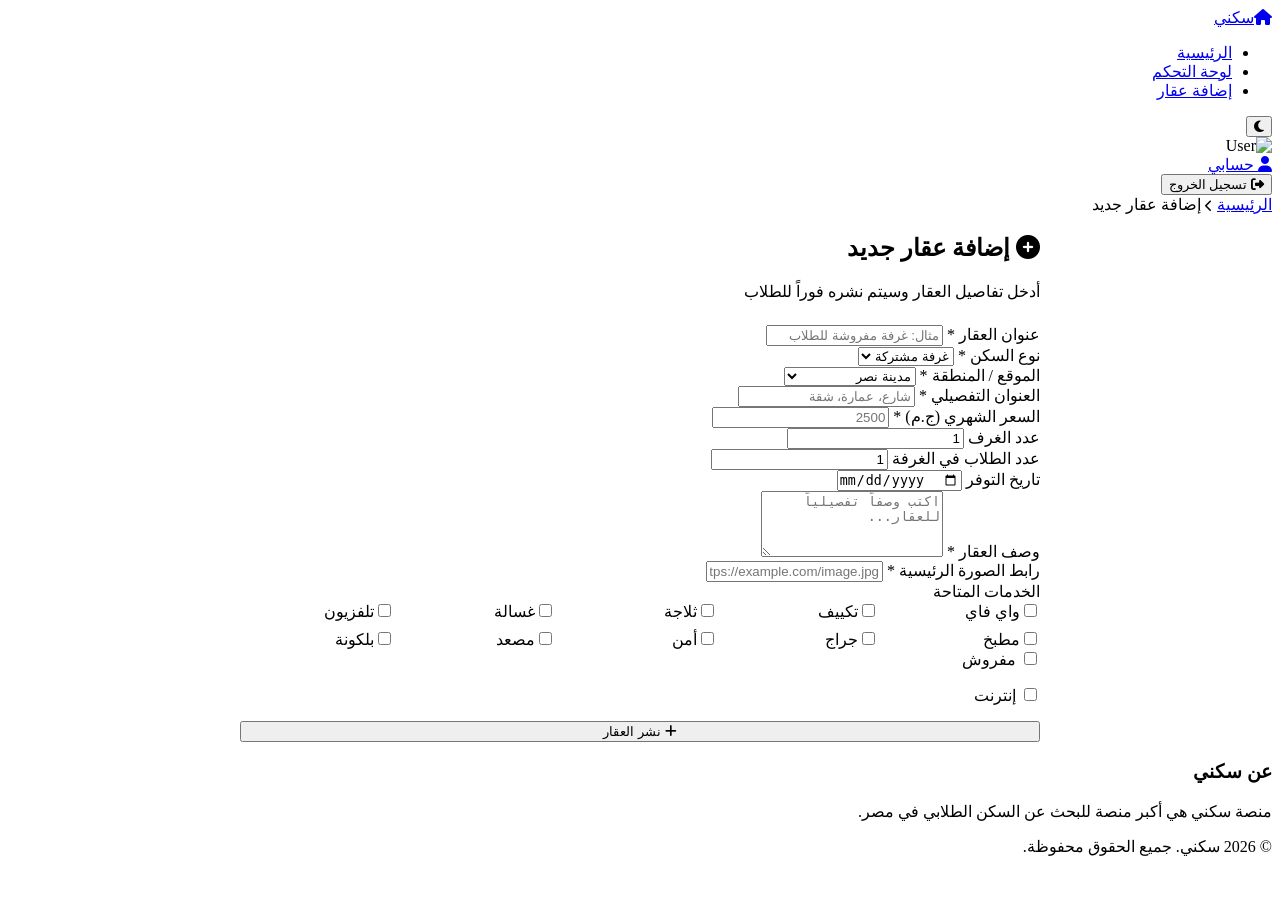
==== add-property.html @ b6834cc3 "Add files via upload" ====
<!DOCTYPE html>
<html lang="ar" dir="rtl">
<head>
  <meta charset="UTF-8">
  <meta name="viewport" content="width=device-width, initial-scale=1.0">
  <title>إضافة عقار | سكني</title>
  <link rel="stylesheet" href="css/style.css">
  <link rel="stylesheet" href="https://cdnjs.cloudflare.com/ajax/libs/font-awesome/6.4.0/css/all.min.css">
</head>
<body>
  <div class="toast-container" id="toastContainer"></div>

  <header class="header">
    <div class="header-container">
      <a href="index.html" class="logo"><i class="fas fa-home"></i><span>سكني</span></a>
      <nav>
        <ul class="nav-links">
          <li><a href="index.html">الرئيسية</a></li>
          <li><a href="dashboard.html">لوحة التحكم</a></li>
          <li><a href="add-property.html" class="active">إضافة عقار</a></li>
        </ul>
      </nav>
      <div class="header-actions">
        <button class="icon-btn theme-toggle" id="themeToggle"><i class="fas fa-moon"></i></button>
        <div class="user-menu" id="userMenu">
          <img src="" alt="User" class="user-avatar" id="userAvatar">
          <div class="dropdown" id="userDropdown">
            <a href="dashboard.html" class="dropdown-item"><i class="fas fa-user"></i> حسابي</a>
            <div class="dropdown-divider"></div>
            <button class="dropdown-item" onclick="logout()"><i class="fas fa-sign-out-alt"></i> تسجيل الخروج</button>
          </div>
        </div>
      </div>
    </div>
  </header>

  <main class="property-detail">
    <div class="breadcrumb">
      <a href="index.html">الرئيسية</a>
      <i class="fas fa-chevron-left" style="font-size: 0.75rem;"></i>
      <span>إضافة عقار جديد</span>
    </div>

    <div style="max-width: 800px; margin: 0 auto;">
      <div class="detail-section">
        <h2><i class="fas fa-plus-circle"></i> إضافة عقار جديد</h2>
        <p style="color: var(--gray-500); margin-bottom: 1.5rem;">أدخل تفاصيل العقار وسيتم نشره فوراً للطلاب</p>

        <form id="addPropertyForm" onsubmit="submitProperty(event)">
          <div class="form-row">
            <div class="form-group">
              <label>عنوان العقار *</label>
              <input type="text" class="form-input" id="propTitle" required placeholder="مثال: غرفة مفروشة للطلاب">
            </div>
            <div class="form-group">
              <label>نوع السكن *</label>
              <select class="form-select" id="propType" required>
                <option value="shared_room">غرفة مشتركة</option>
                <option value="private_room">غرفة خاصة</option>
                <option value="studio">استوديو</option>
                <option value="apartment">شقة</option>
              </select>
            </div>
          </div>

          <div class="form-row">
            <div class="form-group">
              <label>الموقع / المنطقة *</label>
              <select class="form-select" id="propLocation" required>
                <option value="مدينة نصر">مدينة نصر</option>
                <option value="المعادي">المعادي</option>
                <option value="الحي العاشر">الحي العاشر</option>
                <option value="مصر الجديدة">مصر الجديدة</option>
                <option value="الدقي">الدقي</option>
                <option value="المهندسين">المهندسين</option>
                <option value="القاهرة الجديدة">القاهرة الجديدة</option>
                <option value="6 أكتوبر">6 أكتوبر</option>
                <option value="الشيخ زايد">الشيخ زايد</option>
                <option value="المقطم">المقطم</option>
                <option value="الإسكندرية - سموحة">الإسكندرية - سموحة</option>
                <option value="الإسكندرية - العجمي">الإسكندرية - العجمي</option>
                <option value="طنطا">طنطا</option>
                <option value="المنصورة">المنصورة</option>
                <option value="الزقازيق">الزقازيق</option>
                <option value="بنها">بنها</option>
                <option value="أسيوط">أسيوط</option>
                <option value="سوهاج">سوهاج</option>
              </select>
            </div>
            <div class="form-group">
              <label>العنوان التفصيلي *</label>
              <input type="text" class="form-input" id="propAddress" required placeholder="شارع، عمارة، شقة">
            </div>
          </div>

          <div class="form-row">
            <div class="form-group">
              <label>السعر الشهري (ج.م) *</label>
              <input type="number" class="form-input" id="propPrice" required min="500" placeholder="2500">
            </div>
            <div class="form-group">
              <label>عدد الغرف</label>
              <input type="number" class="form-input" id="propRooms" min="1" value="1">
            </div>
          </div>

          <div class="form-row">
            <div class="form-group">
              <label>عدد الطلاب في الغرفة</label>
              <input type="number" class="form-input" id="propStudents" min="1" value="1">
            </div>
            <div class="form-group">
              <label>تاريخ التوفر</label>
              <input type="date" class="form-input" id="propAvailable">
            </div>
          </div>

          <div class="form-group">
            <label>وصف العقار *</label>
            <textarea class="form-input" id="propDescription" rows="4" required placeholder="اكتب وصفاً تفصيلياً للعقار..."></textarea>
          </div>

          <div class="form-group">
            <label>رابط الصورة الرئيسية *</label>
            <input type="url" class="form-input" id="propImage" required placeholder="https://example.com/image.jpg">
          </div>

          <div class="form-group">
            <label>الخدمات المتاحة</label>
            <div class="checkbox-group" style="display: grid; grid-template-columns: repeat(auto-fill, minmax(150px, 1fr)); gap: 0.5rem;">
              <label class="checkbox-item"><input type="checkbox" id="am_wifi" value="wifi"><span>واي فاي</span></label>
              <label class="checkbox-item"><input type="checkbox" id="am_ac" value="ac"><span>تكييف</span></label>
              <label class="checkbox-item"><input type="checkbox" id="am_fridge" value="fridge"><span>ثلاجة</span></label>
              <label class="checkbox-item"><input type="checkbox" id="am_washing" value="washing"><span>غسالة</span></label>
              <label class="checkbox-item"><input type="checkbox" id="am_tv" value="tv"><span>تلفزيون</span></label>
              <label class="checkbox-item"><input type="checkbox" id="am_kitchen" value="kitchen"><span>مطبخ</span></label>
              <label class="checkbox-item"><input type="checkbox" id="am_parking" value="parking"><span>جراج</span></label>
              <label class="checkbox-item"><input type="checkbox" id="am_security" value="security"><span>أمن</span></label>
              <label class="checkbox-item"><input type="checkbox" id="am_elevator" value="elevator"><span>مصعد</span></label>
              <label class="checkbox-item"><input type="checkbox" id="am_balcony" value="balcony"><span>بلكونة</span></label>
            </div>
          </div>

          <div class="form-row">
            <div class="form-check" style="margin-bottom: 1rem;">
              <input type="checkbox" id="propFurnished">
              <label for="propFurnished">مفروش</label>
            </div>
            <div class="form-check" style="margin-bottom: 1rem;">
              <input type="checkbox" id="propInternet">
              <label for="propInternet">إنترنت</label>
            </div>
          </div>

          <button type="submit" class="btn btn-primary btn-lg" style="width: 100%;">
            <i class="fas fa-plus"></i> نشر العقار
          </button>
        </form>
      </div>
    </div>
  </main>

  <footer class="footer">
    <div class="footer-container">
      <div class="footer-section"><h3>عن سكني</h3><p>منصة سكني هي أكبر منصة للبحث عن السكن الطلابي في مصر.</p></div>
    </div>
    <div class="footer-bottom"><p>© 2026 سكني. جميع الحقوق محفوظة.</p></div>
  </footer>

  <script src="js/db.js"></script>
  <script>
    let currentUser = null;

    document.addEventListener('DOMContentLoaded', async () => {
      await seedDatabase();
      currentUser = getCurrentUser();
      if (!currentUser || currentUser.role !== 'owner') {
        window.location.href = currentUser ? 'index.html' : 'auth.html';
        return;
      }
      document.getElementById('userAvatar').src = currentUser.avatar;
      document.getElementById('propAvailable').value = new Date().toISOString().split('T')[0];
      setupTheme();
    });

    document.getElementById('userAvatar')?.addEventListener('click', (e) => {
      e.stopPropagation();
      document.getElementById('userDropdown').classList.toggle('show');
    });
    document.addEventListener('click', () => document.getElementById('userDropdown')?.classList.remove('show'));

    async function submitProperty(e) {
      e.preventDefault();

      const typeMap = {
        'shared_room': 'غرفة مشتركة',
        'private_room': 'غرفة خاصة',
        'studio': 'استوديو',
        'apartment': 'شقة'
      };

      const amenitiesList = [
        {id: 'wifi', name: 'واي فاي', icon: 'fa-wifi'},
        {id: 'ac', name: 'تكييف', icon: 'fa-snowflake'},
        {id: 'fridge', name: 'ثلاجة', icon: 'fa-box'},
        {id: 'washing', name: 'غسالة', icon: 'fa-soap'},
        {id: 'tv', name: 'تلفزيون', icon: 'fa-tv'},
        {id: 'kitchen', name: 'مطبخ', icon: 'fa-utensils'},
        {id: 'parking', name: 'جراج', icon: 'fa-car'},
        {id: 'security', name: 'أمن', icon: 'fa-shield-alt'},
        {id: 'elevator', name: 'مصعد', icon: 'fa-arrow-up'},
        {id: 'balcony', name: 'بلكونة', icon: 'fa-sun'}
      ];

      const selectedAmenities = [];
      amenitiesList.forEach(a => {
        if (document.getElementById('am_' + a.id)?.checked) selectedAmenities.push(a);
      });

      const propId = 'prop_' + Date.now();
      const property = {
        id: propId,
        title: document.getElementById('propTitle').value,
        type: document.getElementById('propType').value,
        typeName: typeMap[document.getElementById('propType').value],
        price: parseInt(document.getElementById('propPrice').value),
        location: document.getElementById('propLocation').value,
        area: document.getElementById('propLocation').value,
        address: document.getElementById('propAddress').value,
        rooms: parseInt(document.getElementById('propRooms').value) || 1,
        studentsPerRoom: parseInt(document.getElementById('propStudents').value) || 1,
        internet: document.getElementById('propInternet').checked,
        furnished: document.getElementById('propFurnished').checked,
        ac: document.getElementById('am_ac')?.checked || false,
        images: [document.getElementById('propImage').value],
        ownerId: currentUser.id,
        ownerName: currentUser.name,
        ownerPhone: currentUser.phone,
        ownerAvatar: currentUser.avatar,
        rating: 0,
        reviewsCount: 0,
        description: document.getElementById('propDescription').value,
        amenities: selectedAmenities,
        availableFrom: document.getElementById('propAvailable').value,
        availableTo: new Date(Date.now() + 31536000000).toISOString().split('T')[0],
        status: 'active',
        createdAt: new Date().toISOString(),
        views: 0,
        coordinates: {lat: 30.0 + Math.random() * 2, lng: 31.0 + Math.random() * 2}
      };

      await add('properties', property);
      showToast('تم نشر العقار بنجاح! 🎉', 'success');
      setTimeout(() => window.location.href = 'property.html?id=' + propId, 1500);
    }

    function setupTheme() {
      const saved = localStorage.getItem('theme');
      if (saved === 'dark') {
        document.documentElement.setAttribute('data-theme', 'dark');
        document.getElementById('themeToggle').innerHTML = '<i class="fas fa-sun"></i>';
      }
      document.getElementById('themeToggle').addEventListener('click', () => {
        const isDark = document.documentElement.getAttribute('data-theme') === 'dark';
        if (isDark) {
          document.documentElement.removeAttribute('data-theme');
          localStorage.setItem('theme', 'light');
          document.getElementById('themeToggle').innerHTML = '<i class="fas fa-moon"></i>';
        } else {
          document.documentElement.setAttribute('data-theme', 'dark');
          localStorage.setItem('theme', 'dark');
          document.getElementById('themeToggle').innerHTML = '<i class="fas fa-sun"></i>';
        }
      });
    }

    function showToast(message, type = 'success') {
      const container = document.getElementById('toastContainer');
      const toast = document.createElement('div');
      toast.className = `toast ${type}`;
      const icons = { success: 'fa-check-circle', error: 'fa-times-circle', warning: 'fa-exclamation-circle' };
      toast.innerHTML = `<i class="fas ${icons[type]}"></i><span>${message}</span>`;
      container.appendChild(toast);
      setTimeout(() => { toast.style.opacity = '0'; toast.style.transform = 'translateX(-20px)'; setTimeout(() => toast.remove(), 300); }, 3000);
    }
  </script>
</body>
</html>
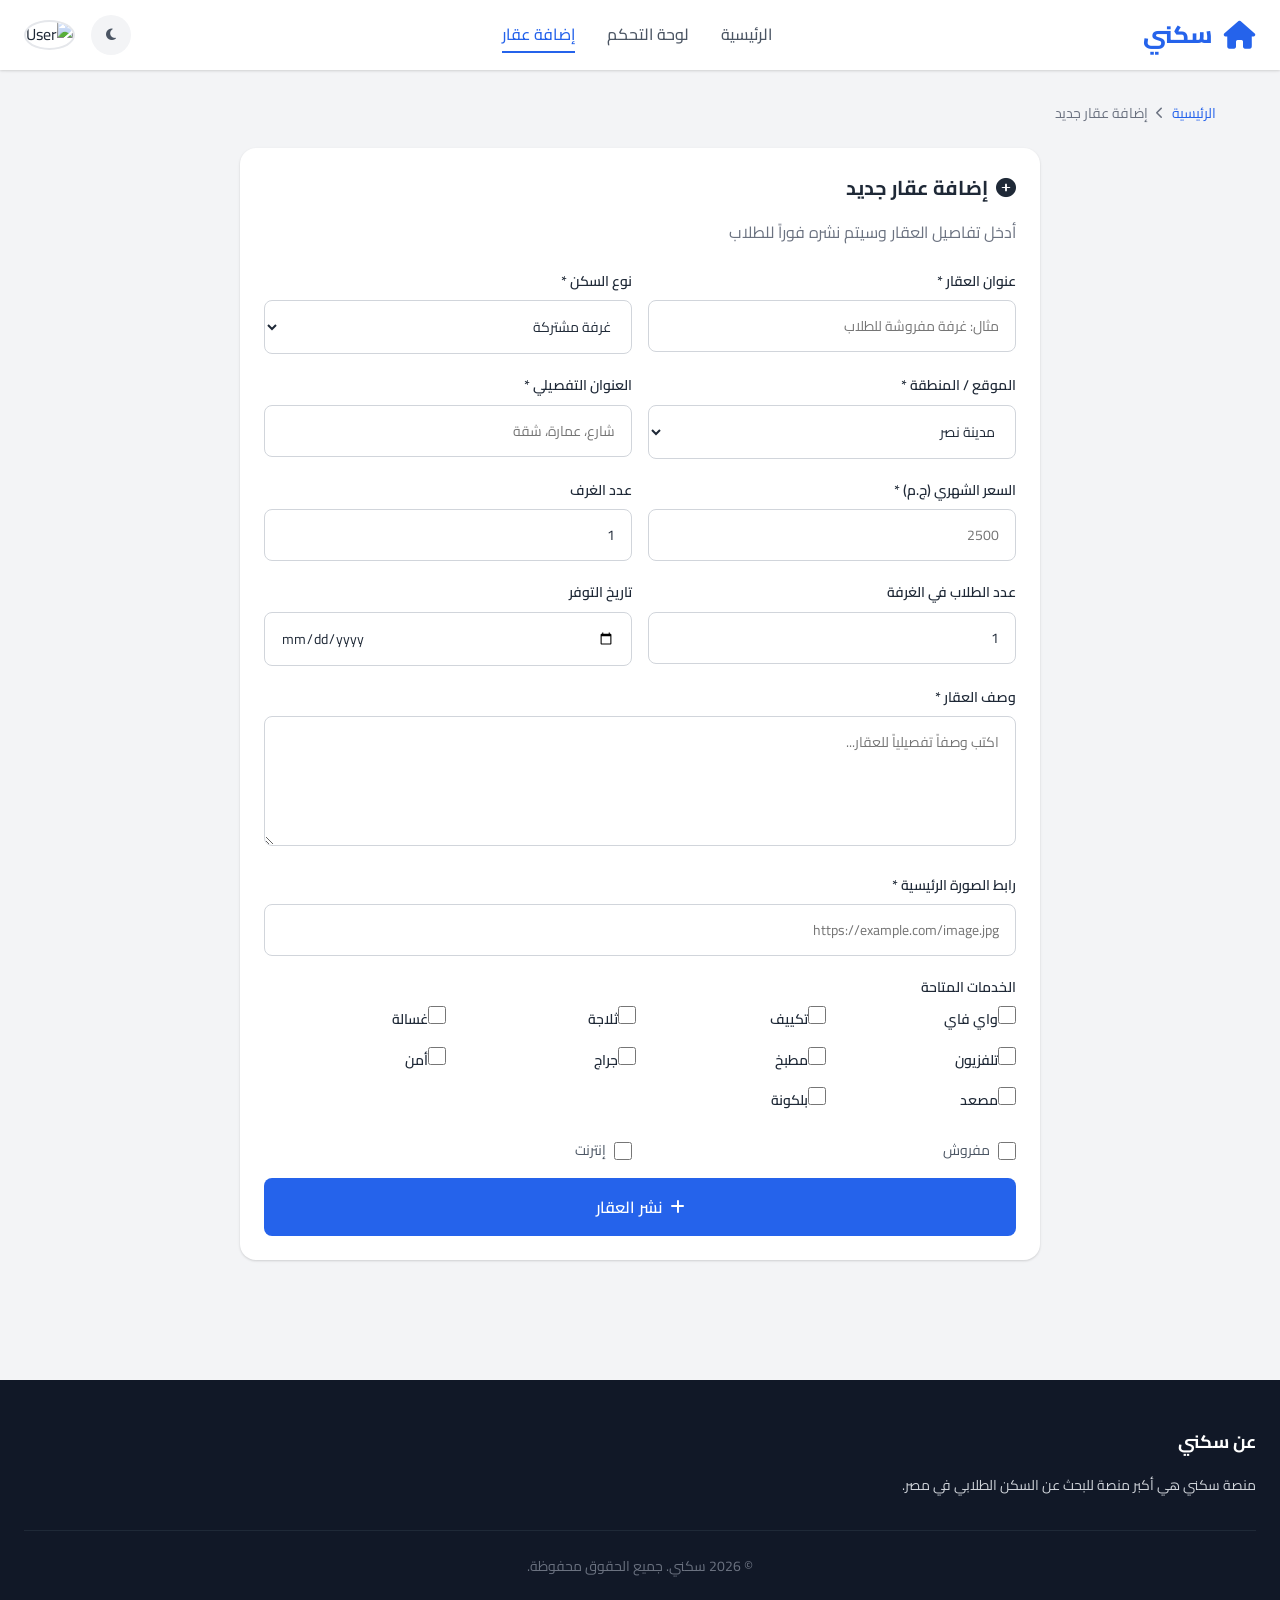
==== commit 17ca332a: "Fix stylesheet link path in add-property.html" ====
--- a/add-property.html
+++ b/add-property.html
@@ -4,7 +4,7 @@
   <meta charset="UTF-8">
   <meta name="viewport" content="width=device-width, initial-scale=1.0">
   <title>إضافة عقار | سكني</title>
-  <link rel="stylesheet" href="css/style.css">
+  <link rel="stylesheet" href="style.css">
   <link rel="stylesheet" href="https://cdnjs.cloudflare.com/ajax/libs/font-awesome/6.4.0/css/all.min.css">
 </head>
 <body>
@@ -285,4 +285,4 @@
     }
   </script>
 </body>
-</html>+</html>
--- a/style.css
+++ b/style.css
@@ -0,0 +1,997 @@
+@import url('https://fonts.googleapis.com/css2?family=Cairo:wght@300;400;500;600;700;800&display=swap');
+
+:root {
+  --primary: #2563eb;
+  --primary-dark: #1d4ed8;
+  --primary-light: #dbeafe;
+  --secondary: #f59e0b;
+  --success: #10b981;
+  --danger: #ef4444;
+  --warning: #f59e0b;
+  --info: #3b82f6;
+  --dark: #1f2937;
+  --light: #f3f4f6;
+  --white: #ffffff;
+  --gray-100: #f3f4f6;
+  --gray-200: #e5e7eb;
+  --gray-300: #d1d5db;
+  --gray-400: #9ca3af;
+  --gray-500: #6b7280;
+  --gray-600: #4b5563;
+  --gray-700: #374151;
+  --gray-800: #1f2937;
+  --gray-900: #111827;
+  --shadow-sm: 0 1px 2px 0 rgba(0, 0, 0, 0.05);
+  --shadow: 0 1px 3px 0 rgba(0, 0, 0, 0.1), 0 1px 2px 0 rgba(0, 0, 0, 0.06);
+  --shadow-md: 0 4px 6px -1px rgba(0, 0, 0, 0.1), 0 2px 4px -1px rgba(0, 0, 0, 0.06);
+  --shadow-lg: 0 10px 15px -3px rgba(0, 0, 0, 0.1), 0 4px 6px -2px rgba(0, 0, 0, 0.05);
+  --shadow-xl: 0 20px 25px -5px rgba(0, 0, 0, 0.1), 0 10px 10px -5px rgba(0, 0, 0, 0.04);
+  --radius-sm: 0.375rem;
+  --radius: 0.5rem;
+  --radius-md: 0.75rem;
+  --radius-lg: 1rem;
+  --radius-xl: 1.5rem;
+  --transition: all 0.3s ease;
+}
+
+[data-theme="dark"] {
+  --primary: #3b82f6;
+  --primary-dark: #2563eb;
+  --primary-light: #1e3a5f;
+  --dark: #f9fafb;
+  --light: #111827;
+  --white: #1f2937;
+  --gray-100: #1f2937;
+  --gray-200: #374151;
+  --gray-300: #4b5563;
+  --gray-400: #6b7280;
+  --gray-500: #9ca3af;
+  --gray-600: #d1d5db;
+  --gray-700: #e5e7eb;
+  --gray-800: #f3f4f6;
+  --gray-900: #f9fafb;
+}
+
+* { margin: 0; padding: 0; box-sizing: border-box; }
+html { scroll-behavior: smooth; }
+
+body {
+  font-family: 'Cairo', sans-serif;
+  background-color: var(--light);
+  color: var(--gray-800);
+  line-height: 1.6;
+  direction: rtl;
+  transition: var(--transition);
+}
+
+::-webkit-scrollbar { width: 8px; }
+::-webkit-scrollbar-track { background: var(--gray-100); }
+::-webkit-scrollbar-thumb { background: var(--gray-400); border-radius: 4px; }
+::-webkit-scrollbar-thumb:hover { background: var(--gray-500); }
+
+.header {
+  background: var(--white);
+  box-shadow: var(--shadow);
+  position: sticky;
+  top: 0;
+  z-index: 1000;
+  transition: var(--transition);
+}
+
+.header-container {
+  max-width: 1400px;
+  margin: 0 auto;
+  padding: 0 1.5rem;
+  display: flex;
+  align-items: center;
+  justify-content: space-between;
+  height: 70px;
+}
+
+.logo {
+  display: flex;
+  align-items: center;
+  gap: 0.75rem;
+  text-decoration: none;
+  color: var(--primary);
+  font-weight: 800;
+  font-size: 1.5rem;
+}
+
+.logo i { font-size: 1.75rem; }
+
+.nav-links {
+  display: flex;
+  gap: 2rem;
+  list-style: none;
+}
+
+.nav-links a {
+  text-decoration: none;
+  color: var(--gray-600);
+  font-weight: 500;
+  transition: var(--transition);
+  position: relative;
+}
+
+.nav-links a:hover, .nav-links a.active { color: var(--primary); }
+
+.nav-links a::after {
+  content: '';
+  position: absolute;
+  bottom: -4px;
+  right: 0;
+  width: 0;
+  height: 2px;
+  background: var(--primary);
+  transition: var(--transition);
+}
+
+.nav-links a:hover::after, .nav-links a.active::after { width: 100%; }
+
+.header-actions {
+  display: flex;
+  align-items: center;
+  gap: 1rem;
+}
+
+.btn {
+  display: inline-flex;
+  align-items: center;
+  justify-content: center;
+  gap: 0.5rem;
+  padding: 0.625rem 1.25rem;
+  border: none;
+  border-radius: var(--radius);
+  font-family: 'Cairo', sans-serif;
+  font-weight: 600;
+  font-size: 0.875rem;
+  cursor: pointer;
+  transition: var(--transition);
+  text-decoration: none;
+}
+
+.btn-primary { background: var(--primary); color: white; }
+.btn-primary:hover { background: var(--primary-dark); transform: translateY(-1px); box-shadow: var(--shadow-md); }
+.btn-secondary { background: var(--gray-200); color: var(--gray-700); }
+.btn-secondary:hover { background: var(--gray-300); }
+.btn-outline { background: transparent; border: 2px solid var(--primary); color: var(--primary); }
+.btn-outline:hover { background: var(--primary); color: white; }
+.btn-danger { background: var(--danger); color: white; }
+.btn-success { background: var(--success); color: white; }
+.btn-sm { padding: 0.375rem 0.75rem; font-size: 0.75rem; }
+.btn-lg { padding: 0.875rem 2rem; font-size: 1rem; }
+
+.icon-btn {
+  width: 40px; height: 40px; border-radius: 50%; padding: 0;
+  background: var(--gray-100); color: var(--gray-600); border: none;
+  cursor: pointer; transition: var(--transition);
+  display: flex; align-items: center; justify-content: center;
+}
+
+.icon-btn:hover { background: var(--primary-light); color: var(--primary); }
+
+.user-menu { position: relative; }
+
+.user-avatar {
+  width: 40px; height: 40px; border-radius: 50%; cursor: pointer;
+  border: 2px solid var(--gray-200); transition: var(--transition);
+}
+
+.user-avatar:hover { border-color: var(--primary); }
+
+.dropdown {
+  position: absolute; top: 100%; left: 0; margin-top: 0.5rem;
+  background: var(--white); border-radius: var(--radius-md);
+  box-shadow: var(--shadow-xl); min-width: 200px; padding: 0.5rem 0;
+  display: none; animation: fadeIn 0.2s ease;
+}
+
+.dropdown.show { display: block; }
+
+.dropdown-item {
+  display: flex; align-items: center; gap: 0.75rem;
+  padding: 0.75rem 1rem; color: var(--gray-700);
+  text-decoration: none; transition: var(--transition);
+  cursor: pointer; border: none; background: none; width: 100%;
+  font-family: 'Cairo', sans-serif; font-size: 0.875rem;
+}
+
+.dropdown-item:hover { background: var(--gray-100); color: var(--primary); }
+.dropdown-divider { height: 1px; background: var(--gray-200); margin: 0.5rem 0; }
+
+.hero {
+  background: linear-gradient(135deg, var(--primary) 0%, var(--primary-dark) 100%);
+  color: white; padding: 4rem 1.5rem; text-align: center;
+  position: relative; overflow: hidden;
+}
+
+.hero::before {
+  content: '';
+  position: absolute; top: 0; left: 0; right: 0; bottom: 0;
+  background: url("data:image/svg+xml,%3Csvg width='60' height='60' viewBox='0 0 60 60' xmlns='http://www.w3.org/2000/svg'%3E%3Cg fill='none' fill-rule='evenodd'%3E%3Cg fill='%23ffffff' fill-opacity='0.05'%3E%3Cpath d='M36 34v-4h-2v4h-4v2h4v4h2v-4h4v-2h-4zm0-30V0h-2v4h-4v2h4v4h2V6h4V4h-4zM6 34v-4H4v4H0v2h4v4h2v-4h4v-2H6zM6 4V0H4v4H0v2h4v4h2V6h4V4H6z'/%3E%3C/g%3E%3C/g%3E%3C/svg%3E");
+}
+
+.hero-content { position: relative; z-index: 1; max-width: 800px; margin: 0 auto; }
+.hero h1 { font-size: 2.5rem; font-weight: 800; margin-bottom: 1rem; }
+.hero p { font-size: 1.125rem; opacity: 0.9; margin-bottom: 2rem; }
+
+.search-box {
+  background: var(--white); border-radius: var(--radius-xl); padding: 1rem;
+  display: flex; gap: 1rem; box-shadow: var(--shadow-xl);
+  max-width: 700px; margin: 0 auto;
+}
+
+.search-input {
+  flex: 1; border: none; padding: 0.75rem 1rem;
+  font-family: 'Cairo', sans-serif; font-size: 1rem;
+  background: var(--gray-100); border-radius: var(--radius);
+  outline: none; transition: var(--transition);
+}
+
+.search-input:focus { background: white; box-shadow: 0 0 0 3px var(--primary-light); }
+
+.stats-bar {
+  background: var(--white); border-bottom: 1px solid var(--gray-200); padding: 1.5rem;
+}
+
+.stats-container {
+  max-width: 1400px; margin: 0 auto;
+  display: grid; grid-template-columns: repeat(auto-fit, minmax(200px, 1fr));
+  gap: 2rem; text-align: center;
+}
+
+.stat-item h3 { font-size: 2rem; font-weight: 800; color: var(--primary); }
+.stat-item p { color: var(--gray-500); font-size: 0.875rem; }
+
+.main-container {
+  max-width: 1400px; margin: 0 auto; padding: 2rem 1.5rem;
+  display: grid; grid-template-columns: 280px 1fr; gap: 2rem;
+}
+
+.sidebar {
+  background: var(--white); border-radius: var(--radius-lg); padding: 1.5rem;
+  box-shadow: var(--shadow); height: fit-content; position: sticky; top: 90px;
+}
+
+.sidebar h3 {
+  font-size: 1.125rem; font-weight: 700; margin-bottom: 1.5rem;
+  display: flex; align-items: center; gap: 0.5rem;
+}
+
+.filter-group { margin-bottom: 1.5rem; }
+
+.filter-group label {
+  display: block; font-weight: 600; margin-bottom: 0.5rem;
+  font-size: 0.875rem; color: var(--gray-700);
+}
+
+.filter-select, .filter-input {
+  width: 100%; padding: 0.625rem; border: 1px solid var(--gray-300);
+  border-radius: var(--radius); font-family: 'Cairo', sans-serif;
+  background: var(--white); color: var(--gray-800); outline: none;
+  transition: var(--transition);
+}
+
+.filter-select:focus, .filter-input:focus {
+  border-color: var(--primary); box-shadow: 0 0 0 3px var(--primary-light);
+}
+
+.price-range { display: flex; gap: 0.5rem; align-items: center; }
+.price-range input { flex: 1; }
+.price-range span { color: var(--gray-400); font-size: 0.875rem; }
+
+.checkbox-group { display: flex; flex-direction: column; gap: 0.5rem; }
+
+.checkbox-item {
+  display: flex; align-items: center; gap: 0.5rem;
+  cursor: pointer; font-size: 0.875rem;
+}
+
+.checkbox-item input[type="checkbox"] {
+  width: 18px; height: 18px; accent-color: var(--primary); cursor: pointer;
+}
+
+.content-area { min-width: 0; }
+
+.section-header {
+  display: flex; justify-content: space-between; align-items: center;
+  margin-bottom: 1.5rem;
+}
+
+.section-header h2 { font-size: 1.5rem; font-weight: 700; }
+
+.sort-select {
+  padding: 0.5rem 1rem; border: 1px solid var(--gray-300);
+  border-radius: var(--radius); font-family: 'Cairo', sans-serif;
+  background: var(--white); color: var(--gray-800); cursor: pointer;
+}
+
+.properties-grid {
+  display: grid;
+  grid-template-columns: repeat(auto-fill, minmax(300px, 1fr));
+  gap: 1.5rem;
+}
+
+.property-card {
+  background: var(--white); border-radius: var(--radius-lg);
+  overflow: hidden; box-shadow: var(--shadow); transition: var(--transition);
+  cursor: pointer; position: relative;
+}
+
+.property-card:hover {
+  transform: translateY(-4px); box-shadow: var(--shadow-xl);
+}
+
+.property-image {
+  position: relative; height: 220px; overflow: hidden;
+}
+
+.property-image img {
+  width: 100%; height: 100%; object-fit: cover;
+  transition: transform 0.5s ease;
+}
+
+.property-card:hover .property-image img { transform: scale(1.05); }
+
+.property-badge {
+  position: absolute; top: 1rem; right: 1rem;
+  background: var(--primary); color: white;
+  padding: 0.25rem 0.75rem; border-radius: var(--radius);
+  font-size: 0.75rem; font-weight: 600;
+}
+
+.property-badge.rented { background: var(--danger); }
+
+.favorite-btn {
+  position: absolute; top: 1rem; left: 1rem;
+  width: 36px; height: 36px; border-radius: 50%;
+  background: rgba(255,255,255,0.9); border: none; cursor: pointer;
+  display: flex; align-items: center; justify-content: center;
+  transition: var(--transition); color: var(--gray-400);
+}
+
+.favorite-btn:hover, .favorite-btn.active {
+  color: var(--danger); background: white; transform: scale(1.1);
+}
+
+.property-content { padding: 1.25rem; }
+
+.property-type {
+  font-size: 0.75rem; color: var(--primary); font-weight: 600; margin-bottom: 0.5rem;
+}
+
+.property-title {
+  font-size: 1.125rem; font-weight: 700; margin-bottom: 0.5rem;
+  color: var(--gray-800); line-height: 1.4;
+}
+
+.property-location {
+  display: flex; align-items: center; gap: 0.375rem;
+  color: var(--gray-500); font-size: 0.875rem; margin-bottom: 0.75rem;
+}
+
+.property-features {
+  display: flex; gap: 1rem; margin-bottom: 1rem;
+  font-size: 0.875rem; color: var(--gray-600);
+}
+
+.property-features span { display: flex; align-items: center; gap: 0.25rem; }
+
+.property-footer {
+  display: flex; justify-content: space-between; align-items: center;
+  padding-top: 1rem; border-top: 1px solid var(--gray-100);
+}
+
+.property-price {
+  font-size: 1.25rem; font-weight: 800; color: var(--primary);
+}
+
+.property-price span { font-size: 0.875rem; font-weight: 400; color: var(--gray-500); }
+
+.property-rating {
+  display: flex; align-items: center; gap: 0.25rem;
+  font-weight: 600; color: var(--secondary);
+}
+
+.empty-state {
+  text-align: center; padding: 4rem 2rem; color: var(--gray-500);
+}
+
+.empty-state i { font-size: 4rem; margin-bottom: 1rem; color: var(--gray-300); }
+.empty-state h3 { font-size: 1.25rem; margin-bottom: 0.5rem; color: var(--gray-700); }
+
+.pagination {
+  display: flex; justify-content: center; gap: 0.5rem; margin-top: 2rem;
+}
+
+.page-btn {
+  width: 40px; height: 40px; border-radius: var(--radius);
+  border: 1px solid var(--gray-300); background: var(--white);
+  color: var(--gray-700); font-family: 'Cairo', sans-serif;
+  font-weight: 600; cursor: pointer; transition: var(--transition);
+}
+
+.page-btn:hover, .page-btn.active {
+  background: var(--primary); color: white; border-color: var(--primary);
+}
+
+.property-detail {
+  max-width: 1200px; margin: 0 auto; padding: 2rem 1.5rem;
+}
+
+.breadcrumb {
+  display: flex; align-items: center; gap: 0.5rem;
+  margin-bottom: 1.5rem; font-size: 0.875rem; color: var(--gray-500);
+}
+
+.breadcrumb a { color: var(--primary); text-decoration: none; }
+
+.gallery {
+  display: grid; grid-template-columns: 2fr 1fr;
+  grid-template-rows: 200px 200px; gap: 0.5rem;
+  border-radius: var(--radius-lg); overflow: hidden; margin-bottom: 2rem;
+}
+
+.gallery-main { grid-row: 1 / -1; position: relative; }
+
+.gallery-main img, .gallery-item img {
+  width: 100%; height: 100%; object-fit: cover;
+}
+
+.gallery-item { position: relative; cursor: pointer; }
+
+.gallery-more {
+  position: absolute; top: 0; left: 0; right: 0; bottom: 0;
+  background: rgba(0,0,0,0.6); display: flex;
+  align-items: center; justify-content: center;
+  color: white; font-weight: 700; font-size: 1.25rem;
+}
+
+.detail-grid {
+  display: grid; grid-template-columns: 2fr 1fr; gap: 2rem;
+}
+
+.detail-content h1 {
+  font-size: 1.75rem; font-weight: 800; margin-bottom: 0.5rem;
+}
+
+.detail-meta {
+  display: flex; gap: 1.5rem; margin-bottom: 1.5rem; flex-wrap: wrap;
+}
+
+.detail-meta-item {
+  display: flex; align-items: center; gap: 0.5rem; color: var(--gray-600);
+}
+
+.detail-section {
+  background: var(--white); border-radius: var(--radius-lg);
+  padding: 1.5rem; margin-bottom: 1.5rem; box-shadow: var(--shadow);
+}
+
+.detail-section h2 {
+  font-size: 1.25rem; font-weight: 700; margin-bottom: 1rem;
+  display: flex; align-items: center; gap: 0.5rem;
+}
+
+.amenities-grid {
+  display: grid; grid-template-columns: repeat(auto-fill, minmax(150px, 1fr)); gap: 1rem;
+}
+
+.amenity-item {
+  display: flex; align-items: center; gap: 0.75rem;
+  padding: 0.75rem; background: var(--gray-100);
+  border-radius: var(--radius); font-size: 0.875rem;
+}
+
+.amenity-item i { color: var(--primary); font-size: 1.125rem; }
+
+.sidebar-card {
+  background: var(--white); border-radius: var(--radius-lg);
+  padding: 1.5rem; box-shadow: var(--shadow); margin-bottom: 1.5rem;
+}
+
+.price-tag {
+  font-size: 2rem; font-weight: 800; color: var(--primary); margin-bottom: 0.5rem;
+}
+
+.price-tag span { font-size: 1rem; font-weight: 400; color: var(--gray-500); }
+
+.owner-info {
+  display: flex; align-items: center; gap: 1rem;
+  margin: 1.5rem 0; padding: 1rem 0;
+  border-top: 1px solid var(--gray-100);
+  border-bottom: 1px solid var(--gray-100);
+}
+
+.owner-avatar {
+  width: 50px; height: 50px; border-radius: 50%; object-fit: cover;
+}
+
+.owner-details h4 { font-weight: 700; margin-bottom: 0.25rem; }
+.owner-details p { font-size: 0.875rem; color: var(--gray-500); }
+
+.review-item {
+  display: flex; gap: 1rem; padding: 1rem 0;
+  border-bottom: 1px solid var(--gray-100);
+}
+
+.review-item:last-child { border-bottom: none; }
+
+.review-avatar { width: 48px; height: 48px; border-radius: 50%; object-fit: cover; }
+.review-content { flex: 1; }
+
+.review-header {
+  display: flex; justify-content: space-between; align-items: center;
+  margin-bottom: 0.5rem;
+}
+
+.review-author { font-weight: 700; }
+.review-date { font-size: 0.75rem; color: var(--gray-400); }
+.review-rating { color: var(--secondary); margin-bottom: 0.5rem; }
+.review-text { color: var(--gray-600); line-height: 1.6; }
+
+.auth-page {
+  min-height: 100vh; display: flex; align-items: center; justify-content: center;
+  background: linear-gradient(135deg, var(--primary-light) 0%, var(--light) 100%);
+  padding: 2rem;
+}
+
+.auth-container {
+  background: var(--white); border-radius: var(--radius-xl);
+  box-shadow: var(--shadow-xl); width: 100%; max-width: 480px; padding: 2.5rem;
+}
+
+.auth-logo { text-align: center; margin-bottom: 2rem; }
+.auth-logo a { font-size: 2rem; font-weight: 800; color: var(--primary); text-decoration: none; }
+
+.auth-tabs {
+  display: flex; gap: 0.5rem; margin-bottom: 2rem;
+  background: var(--gray-100); padding: 0.375rem; border-radius: var(--radius);
+}
+
+.auth-tab {
+  flex: 1; padding: 0.75rem; border: none; background: none;
+  font-family: 'Cairo', sans-serif; font-weight: 600; cursor: pointer;
+  border-radius: var(--radius-sm); transition: var(--transition); color: var(--gray-600);
+}
+
+.auth-tab.active { background: var(--white); color: var(--primary); box-shadow: var(--shadow-sm); }
+
+.form-group { margin-bottom: 1.25rem; }
+
+.form-group label {
+  display: block; font-weight: 600; margin-bottom: 0.5rem; font-size: 0.875rem;
+}
+
+.form-input {
+  width: 100%; padding: 0.75rem 1rem; border: 1px solid var(--gray-300);
+  border-radius: var(--radius); font-family: 'Cairo', sans-serif;
+  font-size: 0.875rem; background: var(--white); color: var(--gray-800);
+  outline: none; transition: var(--transition);
+}
+
+.form-input:focus { border-color: var(--primary); box-shadow: 0 0 0 3px var(--primary-light); }
+
+.form-select {
+  width: 100%; padding: 0.75rem 1rem; border: 1px solid var(--gray-300);
+  border-radius: var(--radius); font-family: 'Cairo', sans-serif;
+  font-size: 0.875rem; background: var(--white); color: var(--gray-800); outline: none; cursor: pointer;
+}
+
+.form-row { display: grid; grid-template-columns: 1fr 1fr; gap: 1rem; }
+
+.form-check {
+  display: flex; align-items: center; gap: 0.5rem;
+  font-size: 0.875rem; color: var(--gray-600);
+}
+
+.form-check input { width: 18px; height: 18px; accent-color: var(--primary); }
+
+.auth-footer {
+  text-align: center; margin-top: 1.5rem; padding-top: 1.5rem;
+  border-top: 1px solid var(--gray-100); font-size: 0.875rem; color: var(--gray-500);
+}
+
+.auth-footer a { color: var(--primary); text-decoration: none; font-weight: 600; }
+
+.alert {
+  padding: 1rem; border-radius: var(--radius); margin-bottom: 1rem;
+  font-size: 0.875rem; display: none;
+}
+
+.alert.show { display: block; }
+.alert-success { background: #d1fae5; color: #065f46; border: 1px solid #a7f3d0; }
+.alert-danger { background: #fee2e2; color: #991b1b; border: 1px solid #fecaca; }
+.alert-warning { background: #fef3c7; color: #92400e; border: 1px solid #fde68a; }
+
+.dashboard {
+  max-width: 1400px; margin: 0 auto; padding: 2rem 1.5rem;
+  display: grid; grid-template-columns: 260px 1fr; gap: 2rem;
+}
+
+.dashboard-sidebar {
+  background: var(--white); border-radius: var(--radius-lg); padding: 1.5rem;
+  box-shadow: var(--shadow); height: fit-content; position: sticky; top: 90px;
+}
+
+.dashboard-user {
+  text-align: center; padding-bottom: 1.5rem;
+  border-bottom: 1px solid var(--gray-100); margin-bottom: 1.5rem;
+}
+
+.dashboard-user img {
+  width: 80px; height: 80px; border-radius: 50%; margin-bottom: 1rem;
+  border: 3px solid var(--primary-light);
+}
+
+.dashboard-user h3 { font-weight: 700; margin-bottom: 0.25rem; }
+.dashboard-user p { font-size: 0.875rem; color: var(--gray-500); }
+
+.dashboard-nav { list-style: none; }
+.dashboard-nav li { margin-bottom: 0.25rem; }
+
+.dashboard-nav a {
+  display: flex; align-items: center; gap: 0.75rem;
+  padding: 0.75rem 1rem; color: var(--gray-600);
+  text-decoration: none; border-radius: var(--radius);
+  transition: var(--transition); font-weight: 500;
+}
+
+.dashboard-nav a:hover, .dashboard-nav a.active {
+  background: var(--primary-light); color: var(--primary);
+}
+
+.dashboard-nav a i { width: 20px; text-align: center; }
+
+.dashboard-content { min-width: 0; }
+
+.dashboard-header {
+  display: flex; justify-content: space-between; align-items: center;
+  margin-bottom: 1.5rem;
+}
+
+.dashboard-header h1 { font-size: 1.5rem; font-weight: 700; }
+
+.stats-grid {
+  display: grid; grid-template-columns: repeat(auto-fit, minmax(200px, 1fr));
+  gap: 1.5rem; margin-bottom: 2rem;
+}
+
+.stat-card {
+  background: var(--white); border-radius: var(--radius-lg); padding: 1.5rem;
+  box-shadow: var(--shadow); display: flex; align-items: center; gap: 1rem;
+}
+
+.stat-icon {
+  width: 56px; height: 56px; border-radius: var(--radius);
+  display: flex; align-items: center; justify-content: center; font-size: 1.5rem;
+}
+
+.stat-icon.blue { background: var(--primary-light); color: var(--primary); }
+.stat-icon.green { background: #d1fae5; color: var(--success); }
+.stat-icon.orange { background: #fef3c7; color: var(--secondary); }
+.stat-icon.red { background: #fee2e2; color: var(--danger); }
+
+.stat-info h3 { font-size: 1.5rem; font-weight: 800; }
+.stat-info p { font-size: 0.875rem; color: var(--gray-500); }
+
+.table-container {
+  background: var(--white); border-radius: var(--radius-lg);
+  box-shadow: var(--shadow); overflow: hidden;
+}
+
+.table-header {
+  padding: 1.25rem 1.5rem; border-bottom: 1px solid var(--gray-100);
+  display: flex; justify-content: space-between; align-items: center;
+}
+
+.table-header h3 { font-weight: 700; }
+
+.data-table { width: 100%; border-collapse: collapse; }
+
+.data-table th, .data-table td {
+  padding: 1rem 1.5rem; text-align: right;
+  border-bottom: 1px solid var(--gray-100);
+}
+
+.data-table th {
+  font-weight: 600; font-size: 0.875rem; color: var(--gray-500); background: var(--gray-50);
+}
+
+.data-table tr:hover { background: var(--gray-50); }
+
+.table-property {
+  display: flex; align-items: center; gap: 0.75rem;
+}
+
+.table-property img { width: 48px; height: 48px; border-radius: var(--radius); object-fit: cover; }
+.table-property h4 { font-weight: 600; font-size: 0.875rem; }
+.table-property p { font-size: 0.75rem; color: var(--gray-500); }
+
+.status-badge {
+  display: inline-flex; align-items: center; gap: 0.375rem;
+  padding: 0.375rem 0.75rem; border-radius: var(--radius);
+  font-size: 0.75rem; font-weight: 600;
+}
+
+.status-pending { background: #fef3c7; color: #92400e; }
+.status-confirmed { background: #d1fae5; color: #065f46; }
+.status-cancelled { background: #fee2e2; color: #991b1b; }
+.status-completed { background: #dbeafe; color: #1e40af; }
+.status-active { background: #d1fae5; color: #065f46; }
+.status-inactive { background: #fee2e2; color: #991b1b; }
+
+.chat-page {
+  max-width: 1200px; margin: 0 auto; padding: 2rem 1.5rem;
+  height: calc(100vh - 70px);
+}
+
+.chat-container {
+  display: grid; grid-template-columns: 320px 1fr;
+  background: var(--white); border-radius: var(--radius-lg);
+  box-shadow: var(--shadow); height: 100%; overflow: hidden;
+}
+
+.chat-sidebar {
+  border-left: 1px solid var(--gray-100);
+  display: flex; flex-direction: column;
+}
+
+.chat-sidebar-header { padding: 1.25rem; border-bottom: 1px solid var(--gray-100); }
+.chat-sidebar-header h2 { font-weight: 700; }
+
+.chat-list { flex: 1; overflow-y: auto; }
+
+.chat-item {
+  display: flex; align-items: center; gap: 0.75rem;
+  padding: 1rem 1.25rem; cursor: pointer; transition: var(--transition);
+  border-bottom: 1px solid var(--gray-50);
+}
+
+.chat-item:hover, .chat-item.active { background: var(--gray-50); }
+
+.chat-item img { width: 48px; height: 48px; border-radius: 50%; object-fit: cover; }
+
+.chat-item-info { flex: 1; min-width: 0; }
+
+.chat-item-header {
+  display: flex; justify-content: space-between; align-items: center;
+  margin-bottom: 0.25rem;
+}
+
+.chat-item-name { font-weight: 600; font-size: 0.875rem; }
+.chat-item-time { font-size: 0.75rem; color: var(--gray-400); }
+
+.chat-item-preview {
+  font-size: 0.8125rem; color: var(--gray-500);
+  white-space: nowrap; overflow: hidden; text-overflow: ellipsis;
+}
+
+.chat-item.unread .chat-item-preview { font-weight: 600; color: var(--gray-800); }
+
+.unread-badge {
+  background: var(--primary); color: white;
+  font-size: 0.75rem; font-weight: 600;
+  padding: 0.125rem 0.5rem; border-radius: 9999px;
+}
+
+.chat-main { display: flex; flex-direction: column; }
+
+.chat-header {
+  padding: 1rem 1.5rem; border-bottom: 1px solid var(--gray-100);
+  display: flex; align-items: center; gap: 0.75rem;
+}
+
+.chat-header img { width: 40px; height: 40px; border-radius: 50%; }
+.chat-header h3 { font-weight: 700; font-size: 1rem; }
+.chat-header p { font-size: 0.75rem; color: var(--gray-500); }
+
+.chat-messages {
+  flex: 1; overflow-y: auto; padding: 1.5rem;
+  display: flex; flex-direction: column; gap: 1rem;
+}
+
+.message {
+  display: flex; gap: 0.75rem; max-width: 70%;
+}
+
+.message.sent { align-self: flex-end; flex-direction: row-reverse; }
+
+.message-avatar {
+  width: 36px; height: 36px; border-radius: 50%;
+  object-fit: cover; flex-shrink: 0;
+}
+
+.message-content {
+  background: var(--gray-100); padding: 0.75rem 1rem;
+  border-radius: var(--radius-lg); border-bottom-right-radius: 0.25rem;
+}
+
+.message.sent .message-content {
+  background: var(--primary); color: white;
+  border-bottom-right-radius: var(--radius-lg);
+  border-bottom-left-radius: 0.25rem;
+}
+
+.message-time { font-size: 0.75rem; color: var(--gray-400); margin-top: 0.25rem; }
+
+.chat-input {
+  padding: 1rem 1.5rem; border-top: 1px solid var(--gray-100);
+  display: flex; gap: 0.75rem;
+}
+
+.chat-input input {
+  flex: 1; padding: 0.75rem 1rem; border: 1px solid var(--gray-300);
+  border-radius: var(--radius); font-family: 'Cairo', sans-serif;
+  outline: none; transition: var(--transition);
+}
+
+.chat-input input:focus { border-color: var(--primary); box-shadow: 0 0 0 3px var(--primary-light); }
+
+.modal-overlay {
+  position: fixed; top: 0; left: 0; right: 0; bottom: 0;
+  background: rgba(0,0,0,0.5); display: flex;
+  align-items: center; justify-content: center;
+  z-index: 2000; opacity: 0; visibility: hidden;
+  transition: var(--transition);
+}
+
+.modal-overlay.show { opacity: 1; visibility: visible; }
+
+.modal {
+  background: var(--white); border-radius: var(--radius-xl);
+  width: 90%; max-width: 500px; max-height: 90vh;
+  overflow-y: auto; transform: scale(0.9); transition: var(--transition);
+}
+
+.modal-overlay.show .modal { transform: scale(1); }
+
+.modal-header {
+  padding: 1.5rem; border-bottom: 1px solid var(--gray-100);
+  display: flex; justify-content: space-between; align-items: center;
+}
+
+.modal-header h3 { font-weight: 700; }
+
+.modal-close {
+  background: none; border: none; font-size: 1.5rem;
+  cursor: pointer; color: var(--gray-400); transition: var(--transition);
+}
+
+.modal-close:hover { color: var(--gray-800); }
+
+.modal-body { padding: 1.5rem; }
+
+.modal-footer {
+  padding: 1rem 1.5rem; border-top: 1px solid var(--gray-100);
+  display: flex; justify-content: flex-end; gap: 0.75rem;
+}
+
+.toast-container {
+  position: fixed; top: 90px; left: 1.5rem; z-index: 3000;
+  display: flex; flex-direction: column; gap: 0.75rem;
+}
+
+.toast {
+  background: var(--white); border-radius: var(--radius);
+  padding: 1rem 1.25rem; box-shadow: var(--shadow-xl);
+  display: flex; align-items: center; gap: 0.75rem;
+  min-width: 300px; animation: slideIn 0.3s ease;
+  border-right: 4px solid var(--primary);
+}
+
+.toast.success { border-right-color: var(--success); }
+.toast.error { border-right-color: var(--danger); }
+.toast.warning { border-right-color: var(--secondary); }
+
+.toast i { font-size: 1.25rem; }
+.toast.success i { color: var(--success); }
+.toast.error i { color: var(--danger); }
+.toast.warning i { color: var(--secondary); }
+
+.footer {
+  background: var(--gray-900); color: var(--gray-300);
+  padding: 3rem 1.5rem 1.5rem; margin-top: 4rem;
+}
+
+.footer-container {
+  max-width: 1400px; margin: 0 auto;
+  display: grid; grid-template-columns: repeat(auto-fit, minmax(250px, 1fr));
+  gap: 2rem; margin-bottom: 2rem;
+}
+
+.footer-section h3 { color: white; font-weight: 700; margin-bottom: 1rem; font-size: 1.125rem; }
+.footer-section p { line-height: 1.8; font-size: 0.875rem; }
+
+.footer-links { list-style: none; }
+.footer-links li { margin-bottom: 0.5rem; }
+
+.footer-links a {
+  color: var(--gray-400); text-decoration: none; font-size: 0.875rem;
+  transition: var(--transition);
+}
+
+.footer-links a:hover { color: var(--primary); }
+
+.footer-bottom {
+  max-width: 1400px; margin: 0 auto; padding-top: 1.5rem;
+  border-top: 1px solid var(--gray-800); text-align: center;
+  font-size: 0.875rem; color: var(--gray-500);
+}
+
+.loading-overlay {
+  position: fixed; top: 0; left: 0; right: 0; bottom: 0;
+  background: rgba(255,255,255,0.9); display: flex;
+  flex-direction: column; align-items: center; justify-content: center;
+  z-index: 4000;
+}
+
+.spinner {
+  width: 48px; height: 48px; border: 4px solid var(--gray-200);
+  border-top-color: var(--primary); border-radius: 50%;
+  animation: spin 1s linear infinite;
+}
+
+.skeleton {
+  background: linear-gradient(90deg, var(--gray-100) 25%, var(--gray-200) 50%, var(--gray-100) 75%);
+  background-size: 200% 100%; animation: shimmer 1.5s infinite;
+  border-radius: var(--radius);
+}
+
+@keyframes fadeIn {
+  from { opacity: 0; transform: translateY(-10px); }
+  to { opacity: 1; transform: translateY(0); }
+}
+
+@keyframes slideIn {
+  from { opacity: 0; transform: translateX(-20px); }
+  to { opacity: 1; transform: translateX(0); }
+}
+
+@keyframes spin { to { transform: rotate(360deg); } }
+
+@keyframes shimmer {
+  0% { background-position: 200% 0; }
+  100% { background-position: -200% 0; }
+}
+
+@media (max-width: 1024px) {
+  .main-container, .dashboard { grid-template-columns: 1fr; }
+  .sidebar, .dashboard-sidebar { position: static; }
+  .detail-grid { grid-template-columns: 1fr; }
+  .gallery { grid-template-columns: 1fr 1fr; grid-template-rows: 200px 200px; }
+  .gallery-main { grid-column: 1 / -1; grid-row: 1 / 2; }
+  .chat-container { grid-template-columns: 1fr; }
+  .chat-sidebar { display: none; }
+}
+
+@media (max-width: 768px) {
+  .header-container { height: 60px; }
+  .nav-links { display: none; }
+  .hero h1 { font-size: 1.75rem; }
+  .search-box { flex-direction: column; }
+  .properties-grid { grid-template-columns: 1fr; }
+  .stats-container { grid-template-columns: repeat(2, 1fr); }
+  .form-row { grid-template-columns: 1fr; }
+  .gallery { grid-template-columns: 1fr; grid-template-rows: repeat(3, 150px); }
+  .gallery-main { grid-row: 1 / 2; }
+  .dashboard { padding: 1rem; }
+  .stats-grid { grid-template-columns: 1fr; }
+  .data-table { display: block; overflow-x: auto; }
+}
+
+.mobile-menu-btn {
+  display: none; background: none; border: none;
+  font-size: 1.5rem; cursor: pointer; color: var(--gray-700);
+}
+
+@media (max-width: 768px) { .mobile-menu-btn { display: block; } }
+
+.theme-toggle { position: relative; }
+
+.install-btn {
+  position: fixed; bottom: 2rem; left: 2rem; z-index: 1000; display: none;
+}
+
+.install-btn.show { display: flex; }
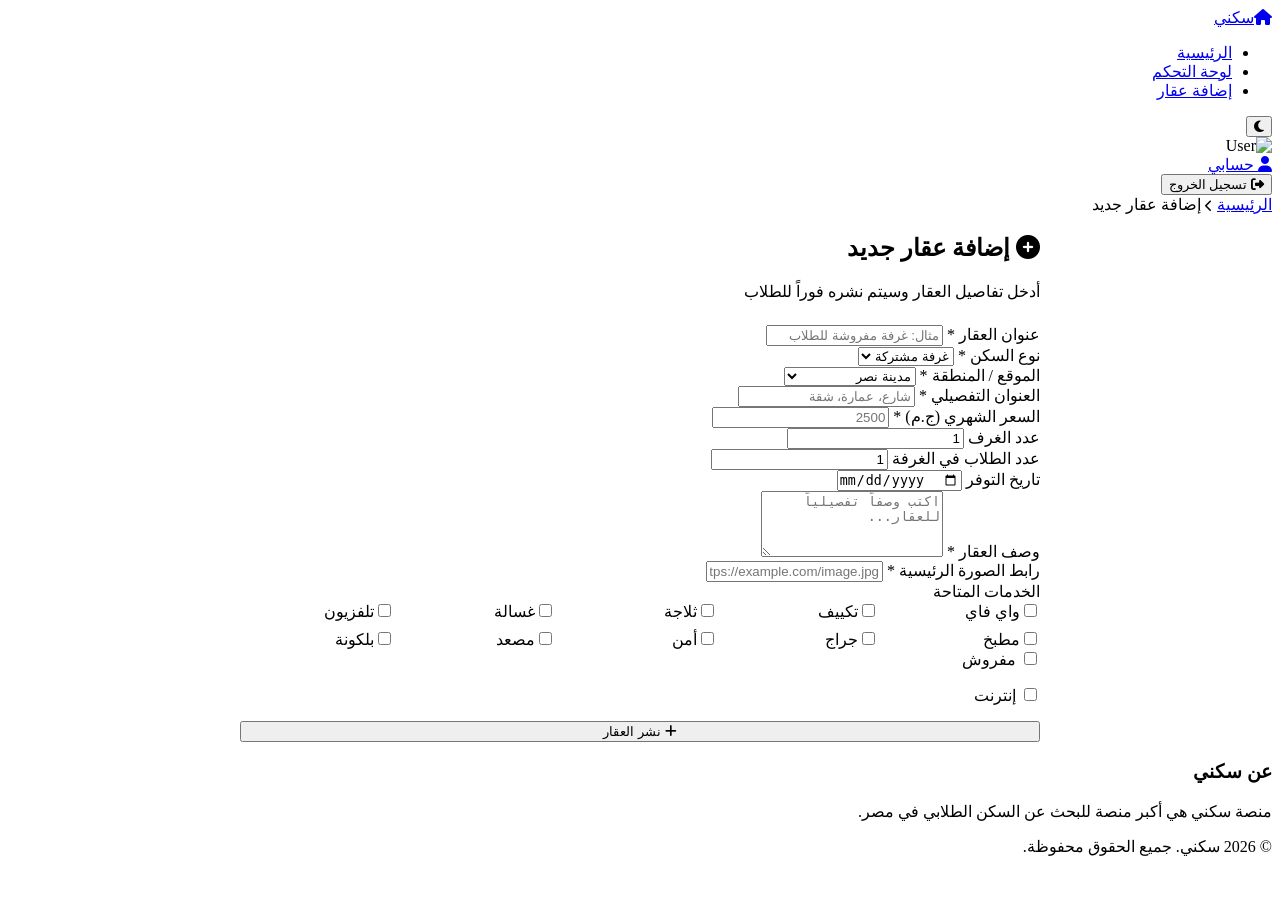
==== commit f53db53b: "Add files via upload" ====
--- a/add-property.html
+++ b/add-property.html
@@ -4,7 +4,7 @@
   <meta charset="UTF-8">
   <meta name="viewport" content="width=device-width, initial-scale=1.0">
   <title>إضافة عقار | سكني</title>
-  <link rel="stylesheet" href="style.css">
+  <link rel="stylesheet" href="css/style.css">
   <link rel="stylesheet" href="https://cdnjs.cloudflare.com/ajax/libs/font-awesome/6.4.0/css/all.min.css">
 </head>
 <body>
@@ -167,7 +167,7 @@
     <div class="footer-bottom"><p>© 2026 سكني. جميع الحقوق محفوظة.</p></div>
   </footer>
 
-  <script src="js/db.js"></script>
+  <script src="db.js"></script>
   <script>
     let currentUser = null;
 
@@ -256,22 +256,25 @@
 
     function setupTheme() {
       const saved = localStorage.getItem('theme');
+      const toggleBtn = document.getElementById('themeToggle');
       if (saved === 'dark') {
         document.documentElement.setAttribute('data-theme', 'dark');
-        document.getElementById('themeToggle').innerHTML = '<i class="fas fa-sun"></i>';
+        if (toggleBtn) toggleBtn.innerHTML = '<i class="fas fa-sun"></i>';
       }
-      document.getElementById('themeToggle').addEventListener('click', () => {
-        const isDark = document.documentElement.getAttribute('data-theme') === 'dark';
-        if (isDark) {
-          document.documentElement.removeAttribute('data-theme');
-          localStorage.setItem('theme', 'light');
-          document.getElementById('themeToggle').innerHTML = '<i class="fas fa-moon"></i>';
-        } else {
-          document.documentElement.setAttribute('data-theme', 'dark');
-          localStorage.setItem('theme', 'dark');
-          document.getElementById('themeToggle').innerHTML = '<i class="fas fa-sun"></i>';
-        }
-      });
+      if (toggleBtn) {
+        toggleBtn.addEventListener('click', function() {
+          const isDark = document.documentElement.getAttribute('data-theme') === 'dark';
+          if (isDark) {
+            document.documentElement.removeAttribute('data-theme');
+            localStorage.setItem('theme', 'light');
+            toggleBtn.innerHTML = '<i class="fas fa-moon"></i>';
+          } else {
+            document.documentElement.setAttribute('data-theme', 'dark');
+            localStorage.setItem('theme', 'dark');
+            toggleBtn.innerHTML = '<i class="fas fa-sun"></i>';
+          }
+        });
+      }
     }
 
     function showToast(message, type = 'success') {
@@ -285,4 +288,4 @@
     }
   </script>
 </body>
-</html>
+</html>
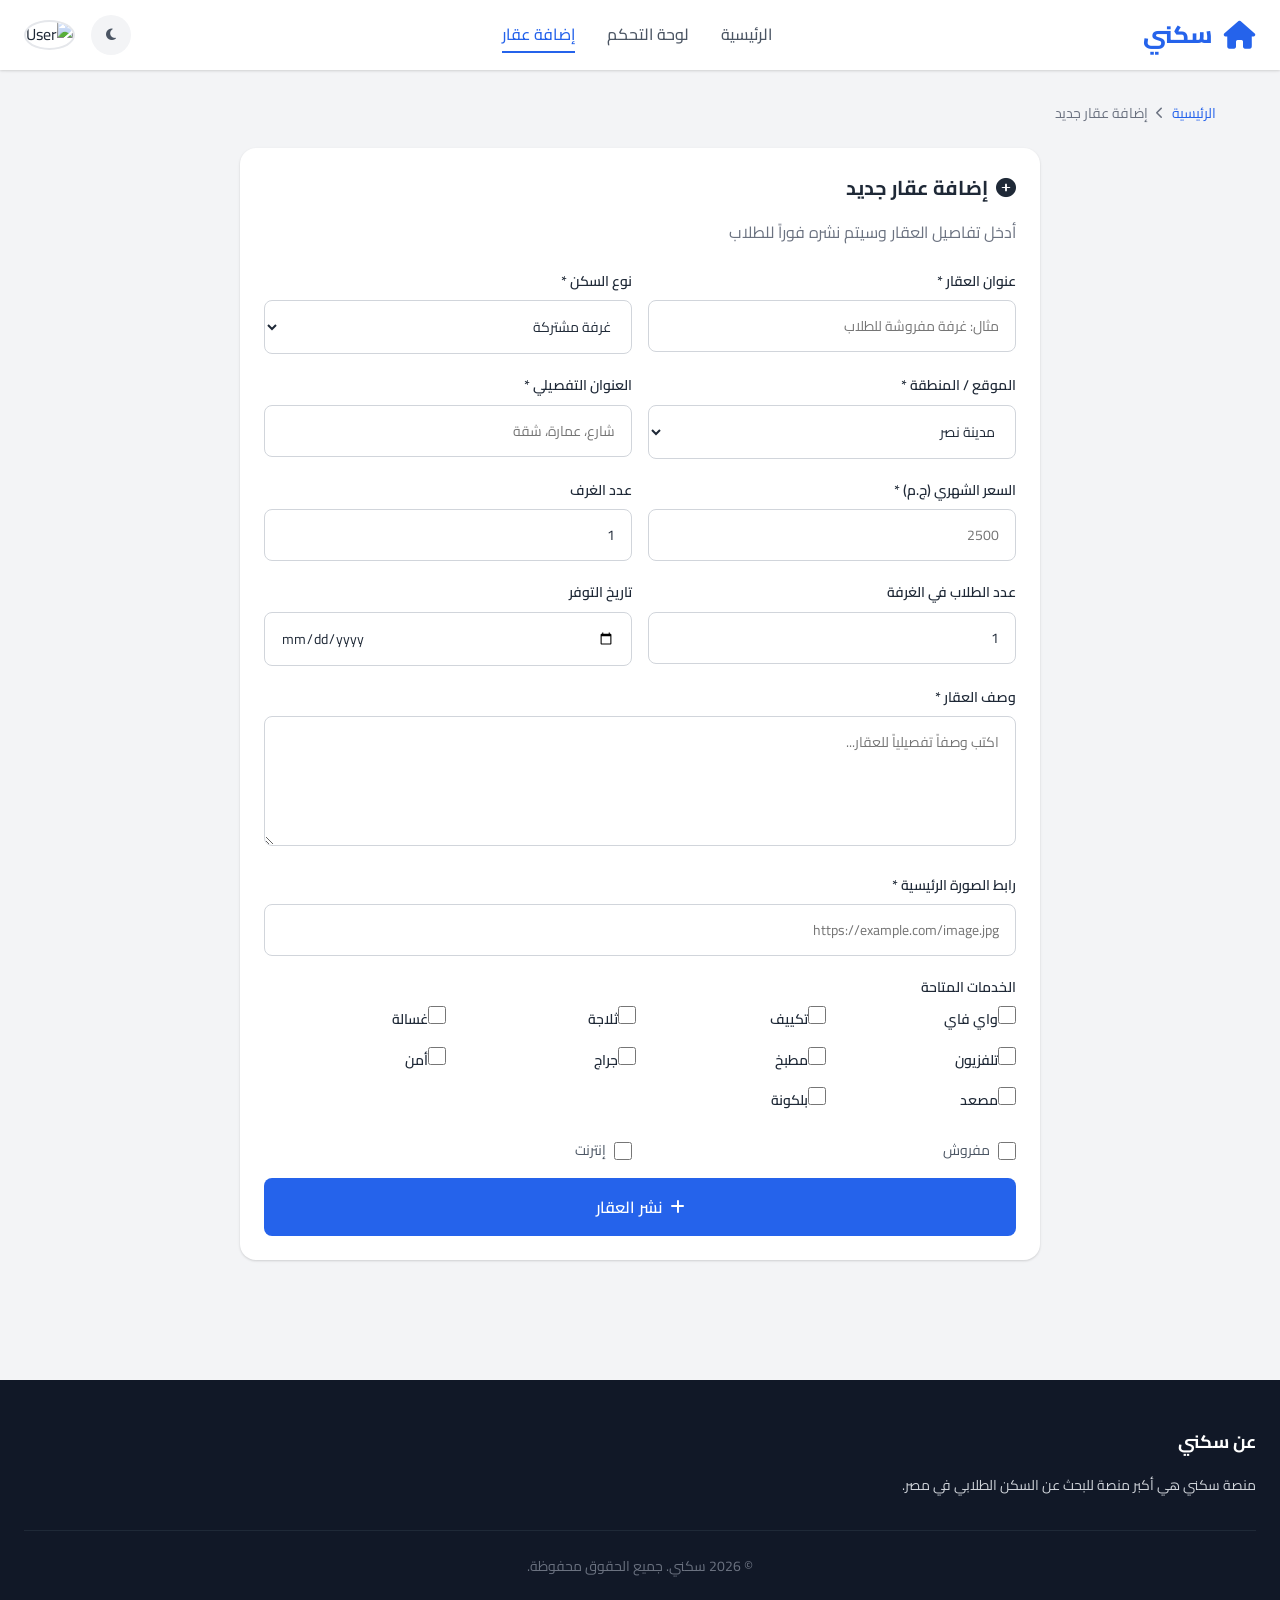
==== commit 079e2916: "Fix stylesheet link path in add-property.html" ====
--- a/add-property.html
+++ b/add-property.html
@@ -4,7 +4,7 @@
   <meta charset="UTF-8">
   <meta name="viewport" content="width=device-width, initial-scale=1.0">
   <title>إضافة عقار | سكني</title>
-  <link rel="stylesheet" href="css/style.css">
+  <link rel="stylesheet" href="style.css">
   <link rel="stylesheet" href="https://cdnjs.cloudflare.com/ajax/libs/font-awesome/6.4.0/css/all.min.css">
 </head>
 <body>
@@ -288,4 +288,4 @@
     }
   </script>
 </body>
-</html>+</html>
--- a/style.css
+++ b/style.css
@@ -0,0 +1,997 @@
+@import url('https://fonts.googleapis.com/css2?family=Cairo:wght@300;400;500;600;700;800&display=swap');
+
+:root {
+  --primary: #2563eb;
+  --primary-dark: #1d4ed8;
+  --primary-light: #dbeafe;
+  --secondary: #f59e0b;
+  --success: #10b981;
+  --danger: #ef4444;
+  --warning: #f59e0b;
+  --info: #3b82f6;
+  --dark: #1f2937;
+  --light: #f3f4f6;
+  --white: #ffffff;
+  --gray-100: #f3f4f6;
+  --gray-200: #e5e7eb;
+  --gray-300: #d1d5db;
+  --gray-400: #9ca3af;
+  --gray-500: #6b7280;
+  --gray-600: #4b5563;
+  --gray-700: #374151;
+  --gray-800: #1f2937;
+  --gray-900: #111827;
+  --shadow-sm: 0 1px 2px 0 rgba(0, 0, 0, 0.05);
+  --shadow: 0 1px 3px 0 rgba(0, 0, 0, 0.1), 0 1px 2px 0 rgba(0, 0, 0, 0.06);
+  --shadow-md: 0 4px 6px -1px rgba(0, 0, 0, 0.1), 0 2px 4px -1px rgba(0, 0, 0, 0.06);
+  --shadow-lg: 0 10px 15px -3px rgba(0, 0, 0, 0.1), 0 4px 6px -2px rgba(0, 0, 0, 0.05);
+  --shadow-xl: 0 20px 25px -5px rgba(0, 0, 0, 0.1), 0 10px 10px -5px rgba(0, 0, 0, 0.04);
+  --radius-sm: 0.375rem;
+  --radius: 0.5rem;
+  --radius-md: 0.75rem;
+  --radius-lg: 1rem;
+  --radius-xl: 1.5rem;
+  --transition: all 0.3s ease;
+}
+
+[data-theme="dark"] {
+  --primary: #3b82f6;
+  --primary-dark: #2563eb;
+  --primary-light: #1e3a5f;
+  --dark: #f9fafb;
+  --light: #111827;
+  --white: #1f2937;
+  --gray-100: #1f2937;
+  --gray-200: #374151;
+  --gray-300: #4b5563;
+  --gray-400: #6b7280;
+  --gray-500: #9ca3af;
+  --gray-600: #d1d5db;
+  --gray-700: #e5e7eb;
+  --gray-800: #f3f4f6;
+  --gray-900: #f9fafb;
+}
+
+* { margin: 0; padding: 0; box-sizing: border-box; }
+html { scroll-behavior: smooth; }
+
+body {
+  font-family: 'Cairo', sans-serif;
+  background-color: var(--light);
+  color: var(--gray-800);
+  line-height: 1.6;
+  direction: rtl;
+  transition: var(--transition);
+}
+
+::-webkit-scrollbar { width: 8px; }
+::-webkit-scrollbar-track { background: var(--gray-100); }
+::-webkit-scrollbar-thumb { background: var(--gray-400); border-radius: 4px; }
+::-webkit-scrollbar-thumb:hover { background: var(--gray-500); }
+
+.header {
+  background: var(--white);
+  box-shadow: var(--shadow);
+  position: sticky;
+  top: 0;
+  z-index: 1000;
+  transition: var(--transition);
+}
+
+.header-container {
+  max-width: 1400px;
+  margin: 0 auto;
+  padding: 0 1.5rem;
+  display: flex;
+  align-items: center;
+  justify-content: space-between;
+  height: 70px;
+}
+
+.logo {
+  display: flex;
+  align-items: center;
+  gap: 0.75rem;
+  text-decoration: none;
+  color: var(--primary);
+  font-weight: 800;
+  font-size: 1.5rem;
+}
+
+.logo i { font-size: 1.75rem; }
+
+.nav-links {
+  display: flex;
+  gap: 2rem;
+  list-style: none;
+}
+
+.nav-links a {
+  text-decoration: none;
+  color: var(--gray-600);
+  font-weight: 500;
+  transition: var(--transition);
+  position: relative;
+}
+
+.nav-links a:hover, .nav-links a.active { color: var(--primary); }
+
+.nav-links a::after {
+  content: '';
+  position: absolute;
+  bottom: -4px;
+  right: 0;
+  width: 0;
+  height: 2px;
+  background: var(--primary);
+  transition: var(--transition);
+}
+
+.nav-links a:hover::after, .nav-links a.active::after { width: 100%; }
+
+.header-actions {
+  display: flex;
+  align-items: center;
+  gap: 1rem;
+}
+
+.btn {
+  display: inline-flex;
+  align-items: center;
+  justify-content: center;
+  gap: 0.5rem;
+  padding: 0.625rem 1.25rem;
+  border: none;
+  border-radius: var(--radius);
+  font-family: 'Cairo', sans-serif;
+  font-weight: 600;
+  font-size: 0.875rem;
+  cursor: pointer;
+  transition: var(--transition);
+  text-decoration: none;
+}
+
+.btn-primary { background: var(--primary); color: white; }
+.btn-primary:hover { background: var(--primary-dark); transform: translateY(-1px); box-shadow: var(--shadow-md); }
+.btn-secondary { background: var(--gray-200); color: var(--gray-700); }
+.btn-secondary:hover { background: var(--gray-300); }
+.btn-outline { background: transparent; border: 2px solid var(--primary); color: var(--primary); }
+.btn-outline:hover { background: var(--primary); color: white; }
+.btn-danger { background: var(--danger); color: white; }
+.btn-success { background: var(--success); color: white; }
+.btn-sm { padding: 0.375rem 0.75rem; font-size: 0.75rem; }
+.btn-lg { padding: 0.875rem 2rem; font-size: 1rem; }
+
+.icon-btn {
+  width: 40px; height: 40px; border-radius: 50%; padding: 0;
+  background: var(--gray-100); color: var(--gray-600); border: none;
+  cursor: pointer; transition: var(--transition);
+  display: flex; align-items: center; justify-content: center;
+}
+
+.icon-btn:hover { background: var(--primary-light); color: var(--primary); }
+
+.user-menu { position: relative; }
+
+.user-avatar {
+  width: 40px; height: 40px; border-radius: 50%; cursor: pointer;
+  border: 2px solid var(--gray-200); transition: var(--transition);
+}
+
+.user-avatar:hover { border-color: var(--primary); }
+
+.dropdown {
+  position: absolute; top: 100%; left: 0; margin-top: 0.5rem;
+  background: var(--white); border-radius: var(--radius-md);
+  box-shadow: var(--shadow-xl); min-width: 200px; padding: 0.5rem 0;
+  display: none; animation: fadeIn 0.2s ease;
+}
+
+.dropdown.show { display: block; }
+
+.dropdown-item {
+  display: flex; align-items: center; gap: 0.75rem;
+  padding: 0.75rem 1rem; color: var(--gray-700);
+  text-decoration: none; transition: var(--transition);
+  cursor: pointer; border: none; background: none; width: 100%;
+  font-family: 'Cairo', sans-serif; font-size: 0.875rem;
+}
+
+.dropdown-item:hover { background: var(--gray-100); color: var(--primary); }
+.dropdown-divider { height: 1px; background: var(--gray-200); margin: 0.5rem 0; }
+
+.hero {
+  background: linear-gradient(135deg, var(--primary) 0%, var(--primary-dark) 100%);
+  color: white; padding: 4rem 1.5rem; text-align: center;
+  position: relative; overflow: hidden;
+}
+
+.hero::before {
+  content: '';
+  position: absolute; top: 0; left: 0; right: 0; bottom: 0;
+  background: url("data:image/svg+xml,%3Csvg width='60' height='60' viewBox='0 0 60 60' xmlns='http://www.w3.org/2000/svg'%3E%3Cg fill='none' fill-rule='evenodd'%3E%3Cg fill='%23ffffff' fill-opacity='0.05'%3E%3Cpath d='M36 34v-4h-2v4h-4v2h4v4h2v-4h4v-2h-4zm0-30V0h-2v4h-4v2h4v4h2V6h4V4h-4zM6 34v-4H4v4H0v2h4v4h2v-4h4v-2H6zM6 4V0H4v4H0v2h4v4h2V6h4V4H6z'/%3E%3C/g%3E%3C/g%3E%3C/svg%3E");
+}
+
+.hero-content { position: relative; z-index: 1; max-width: 800px; margin: 0 auto; }
+.hero h1 { font-size: 2.5rem; font-weight: 800; margin-bottom: 1rem; }
+.hero p { font-size: 1.125rem; opacity: 0.9; margin-bottom: 2rem; }
+
+.search-box {
+  background: var(--white); border-radius: var(--radius-xl); padding: 1rem;
+  display: flex; gap: 1rem; box-shadow: var(--shadow-xl);
+  max-width: 700px; margin: 0 auto;
+}
+
+.search-input {
+  flex: 1; border: none; padding: 0.75rem 1rem;
+  font-family: 'Cairo', sans-serif; font-size: 1rem;
+  background: var(--gray-100); border-radius: var(--radius);
+  outline: none; transition: var(--transition);
+}
+
+.search-input:focus { background: white; box-shadow: 0 0 0 3px var(--primary-light); }
+
+.stats-bar {
+  background: var(--white); border-bottom: 1px solid var(--gray-200); padding: 1.5rem;
+}
+
+.stats-container {
+  max-width: 1400px; margin: 0 auto;
+  display: grid; grid-template-columns: repeat(auto-fit, minmax(200px, 1fr));
+  gap: 2rem; text-align: center;
+}
+
+.stat-item h3 { font-size: 2rem; font-weight: 800; color: var(--primary); }
+.stat-item p { color: var(--gray-500); font-size: 0.875rem; }
+
+.main-container {
+  max-width: 1400px; margin: 0 auto; padding: 2rem 1.5rem;
+  display: grid; grid-template-columns: 280px 1fr; gap: 2rem;
+}
+
+.sidebar {
+  background: var(--white); border-radius: var(--radius-lg); padding: 1.5rem;
+  box-shadow: var(--shadow); height: fit-content; position: sticky; top: 90px;
+}
+
+.sidebar h3 {
+  font-size: 1.125rem; font-weight: 700; margin-bottom: 1.5rem;
+  display: flex; align-items: center; gap: 0.5rem;
+}
+
+.filter-group { margin-bottom: 1.5rem; }
+
+.filter-group label {
+  display: block; font-weight: 600; margin-bottom: 0.5rem;
+  font-size: 0.875rem; color: var(--gray-700);
+}
+
+.filter-select, .filter-input {
+  width: 100%; padding: 0.625rem; border: 1px solid var(--gray-300);
+  border-radius: var(--radius); font-family: 'Cairo', sans-serif;
+  background: var(--white); color: var(--gray-800); outline: none;
+  transition: var(--transition);
+}
+
+.filter-select:focus, .filter-input:focus {
+  border-color: var(--primary); box-shadow: 0 0 0 3px var(--primary-light);
+}
+
+.price-range { display: flex; gap: 0.5rem; align-items: center; }
+.price-range input { flex: 1; }
+.price-range span { color: var(--gray-400); font-size: 0.875rem; }
+
+.checkbox-group { display: flex; flex-direction: column; gap: 0.5rem; }
+
+.checkbox-item {
+  display: flex; align-items: center; gap: 0.5rem;
+  cursor: pointer; font-size: 0.875rem;
+}
+
+.checkbox-item input[type="checkbox"] {
+  width: 18px; height: 18px; accent-color: var(--primary); cursor: pointer;
+}
+
+.content-area { min-width: 0; }
+
+.section-header {
+  display: flex; justify-content: space-between; align-items: center;
+  margin-bottom: 1.5rem;
+}
+
+.section-header h2 { font-size: 1.5rem; font-weight: 700; }
+
+.sort-select {
+  padding: 0.5rem 1rem; border: 1px solid var(--gray-300);
+  border-radius: var(--radius); font-family: 'Cairo', sans-serif;
+  background: var(--white); color: var(--gray-800); cursor: pointer;
+}
+
+.properties-grid {
+  display: grid;
+  grid-template-columns: repeat(auto-fill, minmax(300px, 1fr));
+  gap: 1.5rem;
+}
+
+.property-card {
+  background: var(--white); border-radius: var(--radius-lg);
+  overflow: hidden; box-shadow: var(--shadow); transition: var(--transition);
+  cursor: pointer; position: relative;
+}
+
+.property-card:hover {
+  transform: translateY(-4px); box-shadow: var(--shadow-xl);
+}
+
+.property-image {
+  position: relative; height: 220px; overflow: hidden;
+}
+
+.property-image img {
+  width: 100%; height: 100%; object-fit: cover;
+  transition: transform 0.5s ease;
+}
+
+.property-card:hover .property-image img { transform: scale(1.05); }
+
+.property-badge {
+  position: absolute; top: 1rem; right: 1rem;
+  background: var(--primary); color: white;
+  padding: 0.25rem 0.75rem; border-radius: var(--radius);
+  font-size: 0.75rem; font-weight: 600;
+}
+
+.property-badge.rented { background: var(--danger); }
+
+.favorite-btn {
+  position: absolute; top: 1rem; left: 1rem;
+  width: 36px; height: 36px; border-radius: 50%;
+  background: rgba(255,255,255,0.9); border: none; cursor: pointer;
+  display: flex; align-items: center; justify-content: center;
+  transition: var(--transition); color: var(--gray-400);
+}
+
+.favorite-btn:hover, .favorite-btn.active {
+  color: var(--danger); background: white; transform: scale(1.1);
+}
+
+.property-content { padding: 1.25rem; }
+
+.property-type {
+  font-size: 0.75rem; color: var(--primary); font-weight: 600; margin-bottom: 0.5rem;
+}
+
+.property-title {
+  font-size: 1.125rem; font-weight: 700; margin-bottom: 0.5rem;
+  color: var(--gray-800); line-height: 1.4;
+}
+
+.property-location {
+  display: flex; align-items: center; gap: 0.375rem;
+  color: var(--gray-500); font-size: 0.875rem; margin-bottom: 0.75rem;
+}
+
+.property-features {
+  display: flex; gap: 1rem; margin-bottom: 1rem;
+  font-size: 0.875rem; color: var(--gray-600);
+}
+
+.property-features span { display: flex; align-items: center; gap: 0.25rem; }
+
+.property-footer {
+  display: flex; justify-content: space-between; align-items: center;
+  padding-top: 1rem; border-top: 1px solid var(--gray-100);
+}
+
+.property-price {
+  font-size: 1.25rem; font-weight: 800; color: var(--primary);
+}
+
+.property-price span { font-size: 0.875rem; font-weight: 400; color: var(--gray-500); }
+
+.property-rating {
+  display: flex; align-items: center; gap: 0.25rem;
+  font-weight: 600; color: var(--secondary);
+}
+
+.empty-state {
+  text-align: center; padding: 4rem 2rem; color: var(--gray-500);
+}
+
+.empty-state i { font-size: 4rem; margin-bottom: 1rem; color: var(--gray-300); }
+.empty-state h3 { font-size: 1.25rem; margin-bottom: 0.5rem; color: var(--gray-700); }
+
+.pagination {
+  display: flex; justify-content: center; gap: 0.5rem; margin-top: 2rem;
+}
+
+.page-btn {
+  width: 40px; height: 40px; border-radius: var(--radius);
+  border: 1px solid var(--gray-300); background: var(--white);
+  color: var(--gray-700); font-family: 'Cairo', sans-serif;
+  font-weight: 600; cursor: pointer; transition: var(--transition);
+}
+
+.page-btn:hover, .page-btn.active {
+  background: var(--primary); color: white; border-color: var(--primary);
+}
+
+.property-detail {
+  max-width: 1200px; margin: 0 auto; padding: 2rem 1.5rem;
+}
+
+.breadcrumb {
+  display: flex; align-items: center; gap: 0.5rem;
+  margin-bottom: 1.5rem; font-size: 0.875rem; color: var(--gray-500);
+}
+
+.breadcrumb a { color: var(--primary); text-decoration: none; }
+
+.gallery {
+  display: grid; grid-template-columns: 2fr 1fr;
+  grid-template-rows: 200px 200px; gap: 0.5rem;
+  border-radius: var(--radius-lg); overflow: hidden; margin-bottom: 2rem;
+}
+
+.gallery-main { grid-row: 1 / -1; position: relative; }
+
+.gallery-main img, .gallery-item img {
+  width: 100%; height: 100%; object-fit: cover;
+}
+
+.gallery-item { position: relative; cursor: pointer; }
+
+.gallery-more {
+  position: absolute; top: 0; left: 0; right: 0; bottom: 0;
+  background: rgba(0,0,0,0.6); display: flex;
+  align-items: center; justify-content: center;
+  color: white; font-weight: 700; font-size: 1.25rem;
+}
+
+.detail-grid {
+  display: grid; grid-template-columns: 2fr 1fr; gap: 2rem;
+}
+
+.detail-content h1 {
+  font-size: 1.75rem; font-weight: 800; margin-bottom: 0.5rem;
+}
+
+.detail-meta {
+  display: flex; gap: 1.5rem; margin-bottom: 1.5rem; flex-wrap: wrap;
+}
+
+.detail-meta-item {
+  display: flex; align-items: center; gap: 0.5rem; color: var(--gray-600);
+}
+
+.detail-section {
+  background: var(--white); border-radius: var(--radius-lg);
+  padding: 1.5rem; margin-bottom: 1.5rem; box-shadow: var(--shadow);
+}
+
+.detail-section h2 {
+  font-size: 1.25rem; font-weight: 700; margin-bottom: 1rem;
+  display: flex; align-items: center; gap: 0.5rem;
+}
+
+.amenities-grid {
+  display: grid; grid-template-columns: repeat(auto-fill, minmax(150px, 1fr)); gap: 1rem;
+}
+
+.amenity-item {
+  display: flex; align-items: center; gap: 0.75rem;
+  padding: 0.75rem; background: var(--gray-100);
+  border-radius: var(--radius); font-size: 0.875rem;
+}
+
+.amenity-item i { color: var(--primary); font-size: 1.125rem; }
+
+.sidebar-card {
+  background: var(--white); border-radius: var(--radius-lg);
+  padding: 1.5rem; box-shadow: var(--shadow); margin-bottom: 1.5rem;
+}
+
+.price-tag {
+  font-size: 2rem; font-weight: 800; color: var(--primary); margin-bottom: 0.5rem;
+}
+
+.price-tag span { font-size: 1rem; font-weight: 400; color: var(--gray-500); }
+
+.owner-info {
+  display: flex; align-items: center; gap: 1rem;
+  margin: 1.5rem 0; padding: 1rem 0;
+  border-top: 1px solid var(--gray-100);
+  border-bottom: 1px solid var(--gray-100);
+}
+
+.owner-avatar {
+  width: 50px; height: 50px; border-radius: 50%; object-fit: cover;
+}
+
+.owner-details h4 { font-weight: 700; margin-bottom: 0.25rem; }
+.owner-details p { font-size: 0.875rem; color: var(--gray-500); }
+
+.review-item {
+  display: flex; gap: 1rem; padding: 1rem 0;
+  border-bottom: 1px solid var(--gray-100);
+}
+
+.review-item:last-child { border-bottom: none; }
+
+.review-avatar { width: 48px; height: 48px; border-radius: 50%; object-fit: cover; }
+.review-content { flex: 1; }
+
+.review-header {
+  display: flex; justify-content: space-between; align-items: center;
+  margin-bottom: 0.5rem;
+}
+
+.review-author { font-weight: 700; }
+.review-date { font-size: 0.75rem; color: var(--gray-400); }
+.review-rating { color: var(--secondary); margin-bottom: 0.5rem; }
+.review-text { color: var(--gray-600); line-height: 1.6; }
+
+.auth-page {
+  min-height: 100vh; display: flex; align-items: center; justify-content: center;
+  background: linear-gradient(135deg, var(--primary-light) 0%, var(--light) 100%);
+  padding: 2rem;
+}
+
+.auth-container {
+  background: var(--white); border-radius: var(--radius-xl);
+  box-shadow: var(--shadow-xl); width: 100%; max-width: 480px; padding: 2.5rem;
+}
+
+.auth-logo { text-align: center; margin-bottom: 2rem; }
+.auth-logo a { font-size: 2rem; font-weight: 800; color: var(--primary); text-decoration: none; }
+
+.auth-tabs {
+  display: flex; gap: 0.5rem; margin-bottom: 2rem;
+  background: var(--gray-100); padding: 0.375rem; border-radius: var(--radius);
+}
+
+.auth-tab {
+  flex: 1; padding: 0.75rem; border: none; background: none;
+  font-family: 'Cairo', sans-serif; font-weight: 600; cursor: pointer;
+  border-radius: var(--radius-sm); transition: var(--transition); color: var(--gray-600);
+}
+
+.auth-tab.active { background: var(--white); color: var(--primary); box-shadow: var(--shadow-sm); }
+
+.form-group { margin-bottom: 1.25rem; }
+
+.form-group label {
+  display: block; font-weight: 600; margin-bottom: 0.5rem; font-size: 0.875rem;
+}
+
+.form-input {
+  width: 100%; padding: 0.75rem 1rem; border: 1px solid var(--gray-300);
+  border-radius: var(--radius); font-family: 'Cairo', sans-serif;
+  font-size: 0.875rem; background: var(--white); color: var(--gray-800);
+  outline: none; transition: var(--transition);
+}
+
+.form-input:focus { border-color: var(--primary); box-shadow: 0 0 0 3px var(--primary-light); }
+
+.form-select {
+  width: 100%; padding: 0.75rem 1rem; border: 1px solid var(--gray-300);
+  border-radius: var(--radius); font-family: 'Cairo', sans-serif;
+  font-size: 0.875rem; background: var(--white); color: var(--gray-800); outline: none; cursor: pointer;
+}
+
+.form-row { display: grid; grid-template-columns: 1fr 1fr; gap: 1rem; }
+
+.form-check {
+  display: flex; align-items: center; gap: 0.5rem;
+  font-size: 0.875rem; color: var(--gray-600);
+}
+
+.form-check input { width: 18px; height: 18px; accent-color: var(--primary); }
+
+.auth-footer {
+  text-align: center; margin-top: 1.5rem; padding-top: 1.5rem;
+  border-top: 1px solid var(--gray-100); font-size: 0.875rem; color: var(--gray-500);
+}
+
+.auth-footer a { color: var(--primary); text-decoration: none; font-weight: 600; }
+
+.alert {
+  padding: 1rem; border-radius: var(--radius); margin-bottom: 1rem;
+  font-size: 0.875rem; display: none;
+}
+
+.alert.show { display: block; }
+.alert-success { background: #d1fae5; color: #065f46; border: 1px solid #a7f3d0; }
+.alert-danger { background: #fee2e2; color: #991b1b; border: 1px solid #fecaca; }
+.alert-warning { background: #fef3c7; color: #92400e; border: 1px solid #fde68a; }
+
+.dashboard {
+  max-width: 1400px; margin: 0 auto; padding: 2rem 1.5rem;
+  display: grid; grid-template-columns: 260px 1fr; gap: 2rem;
+}
+
+.dashboard-sidebar {
+  background: var(--white); border-radius: var(--radius-lg); padding: 1.5rem;
+  box-shadow: var(--shadow); height: fit-content; position: sticky; top: 90px;
+}
+
+.dashboard-user {
+  text-align: center; padding-bottom: 1.5rem;
+  border-bottom: 1px solid var(--gray-100); margin-bottom: 1.5rem;
+}
+
+.dashboard-user img {
+  width: 80px; height: 80px; border-radius: 50%; margin-bottom: 1rem;
+  border: 3px solid var(--primary-light);
+}
+
+.dashboard-user h3 { font-weight: 700; margin-bottom: 0.25rem; }
+.dashboard-user p { font-size: 0.875rem; color: var(--gray-500); }
+
+.dashboard-nav { list-style: none; }
+.dashboard-nav li { margin-bottom: 0.25rem; }
+
+.dashboard-nav a {
+  display: flex; align-items: center; gap: 0.75rem;
+  padding: 0.75rem 1rem; color: var(--gray-600);
+  text-decoration: none; border-radius: var(--radius);
+  transition: var(--transition); font-weight: 500;
+}
+
+.dashboard-nav a:hover, .dashboard-nav a.active {
+  background: var(--primary-light); color: var(--primary);
+}
+
+.dashboard-nav a i { width: 20px; text-align: center; }
+
+.dashboard-content { min-width: 0; }
+
+.dashboard-header {
+  display: flex; justify-content: space-between; align-items: center;
+  margin-bottom: 1.5rem;
+}
+
+.dashboard-header h1 { font-size: 1.5rem; font-weight: 700; }
+
+.stats-grid {
+  display: grid; grid-template-columns: repeat(auto-fit, minmax(200px, 1fr));
+  gap: 1.5rem; margin-bottom: 2rem;
+}
+
+.stat-card {
+  background: var(--white); border-radius: var(--radius-lg); padding: 1.5rem;
+  box-shadow: var(--shadow); display: flex; align-items: center; gap: 1rem;
+}
+
+.stat-icon {
+  width: 56px; height: 56px; border-radius: var(--radius);
+  display: flex; align-items: center; justify-content: center; font-size: 1.5rem;
+}
+
+.stat-icon.blue { background: var(--primary-light); color: var(--primary); }
+.stat-icon.green { background: #d1fae5; color: var(--success); }
+.stat-icon.orange { background: #fef3c7; color: var(--secondary); }
+.stat-icon.red { background: #fee2e2; color: var(--danger); }
+
+.stat-info h3 { font-size: 1.5rem; font-weight: 800; }
+.stat-info p { font-size: 0.875rem; color: var(--gray-500); }
+
+.table-container {
+  background: var(--white); border-radius: var(--radius-lg);
+  box-shadow: var(--shadow); overflow: hidden;
+}
+
+.table-header {
+  padding: 1.25rem 1.5rem; border-bottom: 1px solid var(--gray-100);
+  display: flex; justify-content: space-between; align-items: center;
+}
+
+.table-header h3 { font-weight: 700; }
+
+.data-table { width: 100%; border-collapse: collapse; }
+
+.data-table th, .data-table td {
+  padding: 1rem 1.5rem; text-align: right;
+  border-bottom: 1px solid var(--gray-100);
+}
+
+.data-table th {
+  font-weight: 600; font-size: 0.875rem; color: var(--gray-500); background: var(--gray-50);
+}
+
+.data-table tr:hover { background: var(--gray-50); }
+
+.table-property {
+  display: flex; align-items: center; gap: 0.75rem;
+}
+
+.table-property img { width: 48px; height: 48px; border-radius: var(--radius); object-fit: cover; }
+.table-property h4 { font-weight: 600; font-size: 0.875rem; }
+.table-property p { font-size: 0.75rem; color: var(--gray-500); }
+
+.status-badge {
+  display: inline-flex; align-items: center; gap: 0.375rem;
+  padding: 0.375rem 0.75rem; border-radius: var(--radius);
+  font-size: 0.75rem; font-weight: 600;
+}
+
+.status-pending { background: #fef3c7; color: #92400e; }
+.status-confirmed { background: #d1fae5; color: #065f46; }
+.status-cancelled { background: #fee2e2; color: #991b1b; }
+.status-completed { background: #dbeafe; color: #1e40af; }
+.status-active { background: #d1fae5; color: #065f46; }
+.status-inactive { background: #fee2e2; color: #991b1b; }
+
+.chat-page {
+  max-width: 1200px; margin: 0 auto; padding: 2rem 1.5rem;
+  height: calc(100vh - 70px);
+}
+
+.chat-container {
+  display: grid; grid-template-columns: 320px 1fr;
+  background: var(--white); border-radius: var(--radius-lg);
+  box-shadow: var(--shadow); height: 100%; overflow: hidden;
+}
+
+.chat-sidebar {
+  border-left: 1px solid var(--gray-100);
+  display: flex; flex-direction: column;
+}
+
+.chat-sidebar-header { padding: 1.25rem; border-bottom: 1px solid var(--gray-100); }
+.chat-sidebar-header h2 { font-weight: 700; }
+
+.chat-list { flex: 1; overflow-y: auto; }
+
+.chat-item {
+  display: flex; align-items: center; gap: 0.75rem;
+  padding: 1rem 1.25rem; cursor: pointer; transition: var(--transition);
+  border-bottom: 1px solid var(--gray-50);
+}
+
+.chat-item:hover, .chat-item.active { background: var(--gray-50); }
+
+.chat-item img { width: 48px; height: 48px; border-radius: 50%; object-fit: cover; }
+
+.chat-item-info { flex: 1; min-width: 0; }
+
+.chat-item-header {
+  display: flex; justify-content: space-between; align-items: center;
+  margin-bottom: 0.25rem;
+}
+
+.chat-item-name { font-weight: 600; font-size: 0.875rem; }
+.chat-item-time { font-size: 0.75rem; color: var(--gray-400); }
+
+.chat-item-preview {
+  font-size: 0.8125rem; color: var(--gray-500);
+  white-space: nowrap; overflow: hidden; text-overflow: ellipsis;
+}
+
+.chat-item.unread .chat-item-preview { font-weight: 600; color: var(--gray-800); }
+
+.unread-badge {
+  background: var(--primary); color: white;
+  font-size: 0.75rem; font-weight: 600;
+  padding: 0.125rem 0.5rem; border-radius: 9999px;
+}
+
+.chat-main { display: flex; flex-direction: column; }
+
+.chat-header {
+  padding: 1rem 1.5rem; border-bottom: 1px solid var(--gray-100);
+  display: flex; align-items: center; gap: 0.75rem;
+}
+
+.chat-header img { width: 40px; height: 40px; border-radius: 50%; }
+.chat-header h3 { font-weight: 700; font-size: 1rem; }
+.chat-header p { font-size: 0.75rem; color: var(--gray-500); }
+
+.chat-messages {
+  flex: 1; overflow-y: auto; padding: 1.5rem;
+  display: flex; flex-direction: column; gap: 1rem;
+}
+
+.message {
+  display: flex; gap: 0.75rem; max-width: 70%;
+}
+
+.message.sent { align-self: flex-end; flex-direction: row-reverse; }
+
+.message-avatar {
+  width: 36px; height: 36px; border-radius: 50%;
+  object-fit: cover; flex-shrink: 0;
+}
+
+.message-content {
+  background: var(--gray-100); padding: 0.75rem 1rem;
+  border-radius: var(--radius-lg); border-bottom-right-radius: 0.25rem;
+}
+
+.message.sent .message-content {
+  background: var(--primary); color: white;
+  border-bottom-right-radius: var(--radius-lg);
+  border-bottom-left-radius: 0.25rem;
+}
+
+.message-time { font-size: 0.75rem; color: var(--gray-400); margin-top: 0.25rem; }
+
+.chat-input {
+  padding: 1rem 1.5rem; border-top: 1px solid var(--gray-100);
+  display: flex; gap: 0.75rem;
+}
+
+.chat-input input {
+  flex: 1; padding: 0.75rem 1rem; border: 1px solid var(--gray-300);
+  border-radius: var(--radius); font-family: 'Cairo', sans-serif;
+  outline: none; transition: var(--transition);
+}
+
+.chat-input input:focus { border-color: var(--primary); box-shadow: 0 0 0 3px var(--primary-light); }
+
+.modal-overlay {
+  position: fixed; top: 0; left: 0; right: 0; bottom: 0;
+  background: rgba(0,0,0,0.5); display: flex;
+  align-items: center; justify-content: center;
+  z-index: 2000; opacity: 0; visibility: hidden;
+  transition: var(--transition);
+}
+
+.modal-overlay.show { opacity: 1; visibility: visible; }
+
+.modal {
+  background: var(--white); border-radius: var(--radius-xl);
+  width: 90%; max-width: 500px; max-height: 90vh;
+  overflow-y: auto; transform: scale(0.9); transition: var(--transition);
+}
+
+.modal-overlay.show .modal { transform: scale(1); }
+
+.modal-header {
+  padding: 1.5rem; border-bottom: 1px solid var(--gray-100);
+  display: flex; justify-content: space-between; align-items: center;
+}
+
+.modal-header h3 { font-weight: 700; }
+
+.modal-close {
+  background: none; border: none; font-size: 1.5rem;
+  cursor: pointer; color: var(--gray-400); transition: var(--transition);
+}
+
+.modal-close:hover { color: var(--gray-800); }
+
+.modal-body { padding: 1.5rem; }
+
+.modal-footer {
+  padding: 1rem 1.5rem; border-top: 1px solid var(--gray-100);
+  display: flex; justify-content: flex-end; gap: 0.75rem;
+}
+
+.toast-container {
+  position: fixed; top: 90px; left: 1.5rem; z-index: 3000;
+  display: flex; flex-direction: column; gap: 0.75rem;
+}
+
+.toast {
+  background: var(--white); border-radius: var(--radius);
+  padding: 1rem 1.25rem; box-shadow: var(--shadow-xl);
+  display: flex; align-items: center; gap: 0.75rem;
+  min-width: 300px; animation: slideIn 0.3s ease;
+  border-right: 4px solid var(--primary);
+}
+
+.toast.success { border-right-color: var(--success); }
+.toast.error { border-right-color: var(--danger); }
+.toast.warning { border-right-color: var(--secondary); }
+
+.toast i { font-size: 1.25rem; }
+.toast.success i { color: var(--success); }
+.toast.error i { color: var(--danger); }
+.toast.warning i { color: var(--secondary); }
+
+.footer {
+  background: var(--gray-900); color: var(--gray-300);
+  padding: 3rem 1.5rem 1.5rem; margin-top: 4rem;
+}
+
+.footer-container {
+  max-width: 1400px; margin: 0 auto;
+  display: grid; grid-template-columns: repeat(auto-fit, minmax(250px, 1fr));
+  gap: 2rem; margin-bottom: 2rem;
+}
+
+.footer-section h3 { color: white; font-weight: 700; margin-bottom: 1rem; font-size: 1.125rem; }
+.footer-section p { line-height: 1.8; font-size: 0.875rem; }
+
+.footer-links { list-style: none; }
+.footer-links li { margin-bottom: 0.5rem; }
+
+.footer-links a {
+  color: var(--gray-400); text-decoration: none; font-size: 0.875rem;
+  transition: var(--transition);
+}
+
+.footer-links a:hover { color: var(--primary); }
+
+.footer-bottom {
+  max-width: 1400px; margin: 0 auto; padding-top: 1.5rem;
+  border-top: 1px solid var(--gray-800); text-align: center;
+  font-size: 0.875rem; color: var(--gray-500);
+}
+
+.loading-overlay {
+  position: fixed; top: 0; left: 0; right: 0; bottom: 0;
+  background: rgba(255,255,255,0.9); display: flex;
+  flex-direction: column; align-items: center; justify-content: center;
+  z-index: 4000;
+}
+
+.spinner {
+  width: 48px; height: 48px; border: 4px solid var(--gray-200);
+  border-top-color: var(--primary); border-radius: 50%;
+  animation: spin 1s linear infinite;
+}
+
+.skeleton {
+  background: linear-gradient(90deg, var(--gray-100) 25%, var(--gray-200) 50%, var(--gray-100) 75%);
+  background-size: 200% 100%; animation: shimmer 1.5s infinite;
+  border-radius: var(--radius);
+}
+
+@keyframes fadeIn {
+  from { opacity: 0; transform: translateY(-10px); }
+  to { opacity: 1; transform: translateY(0); }
+}
+
+@keyframes slideIn {
+  from { opacity: 0; transform: translateX(-20px); }
+  to { opacity: 1; transform: translateX(0); }
+}
+
+@keyframes spin { to { transform: rotate(360deg); } }
+
+@keyframes shimmer {
+  0% { background-position: 200% 0; }
+  100% { background-position: -200% 0; }
+}
+
+@media (max-width: 1024px) {
+  .main-container, .dashboard { grid-template-columns: 1fr; }
+  .sidebar, .dashboard-sidebar { position: static; }
+  .detail-grid { grid-template-columns: 1fr; }
+  .gallery { grid-template-columns: 1fr 1fr; grid-template-rows: 200px 200px; }
+  .gallery-main { grid-column: 1 / -1; grid-row: 1 / 2; }
+  .chat-container { grid-template-columns: 1fr; }
+  .chat-sidebar { display: none; }
+}
+
+@media (max-width: 768px) {
+  .header-container { height: 60px; }
+  .nav-links { display: none; }
+  .hero h1 { font-size: 1.75rem; }
+  .search-box { flex-direction: column; }
+  .properties-grid { grid-template-columns: 1fr; }
+  .stats-container { grid-template-columns: repeat(2, 1fr); }
+  .form-row { grid-template-columns: 1fr; }
+  .gallery { grid-template-columns: 1fr; grid-template-rows: repeat(3, 150px); }
+  .gallery-main { grid-row: 1 / 2; }
+  .dashboard { padding: 1rem; }
+  .stats-grid { grid-template-columns: 1fr; }
+  .data-table { display: block; overflow-x: auto; }
+}
+
+.mobile-menu-btn {
+  display: none; background: none; border: none;
+  font-size: 1.5rem; cursor: pointer; color: var(--gray-700);
+}
+
+@media (max-width: 768px) { .mobile-menu-btn { display: block; } }
+
+.theme-toggle { position: relative; }
+
+.install-btn {
+  position: fixed; bottom: 2rem; left: 2rem; z-index: 1000; display: none;
+}
+
+.install-btn.show { display: flex; }
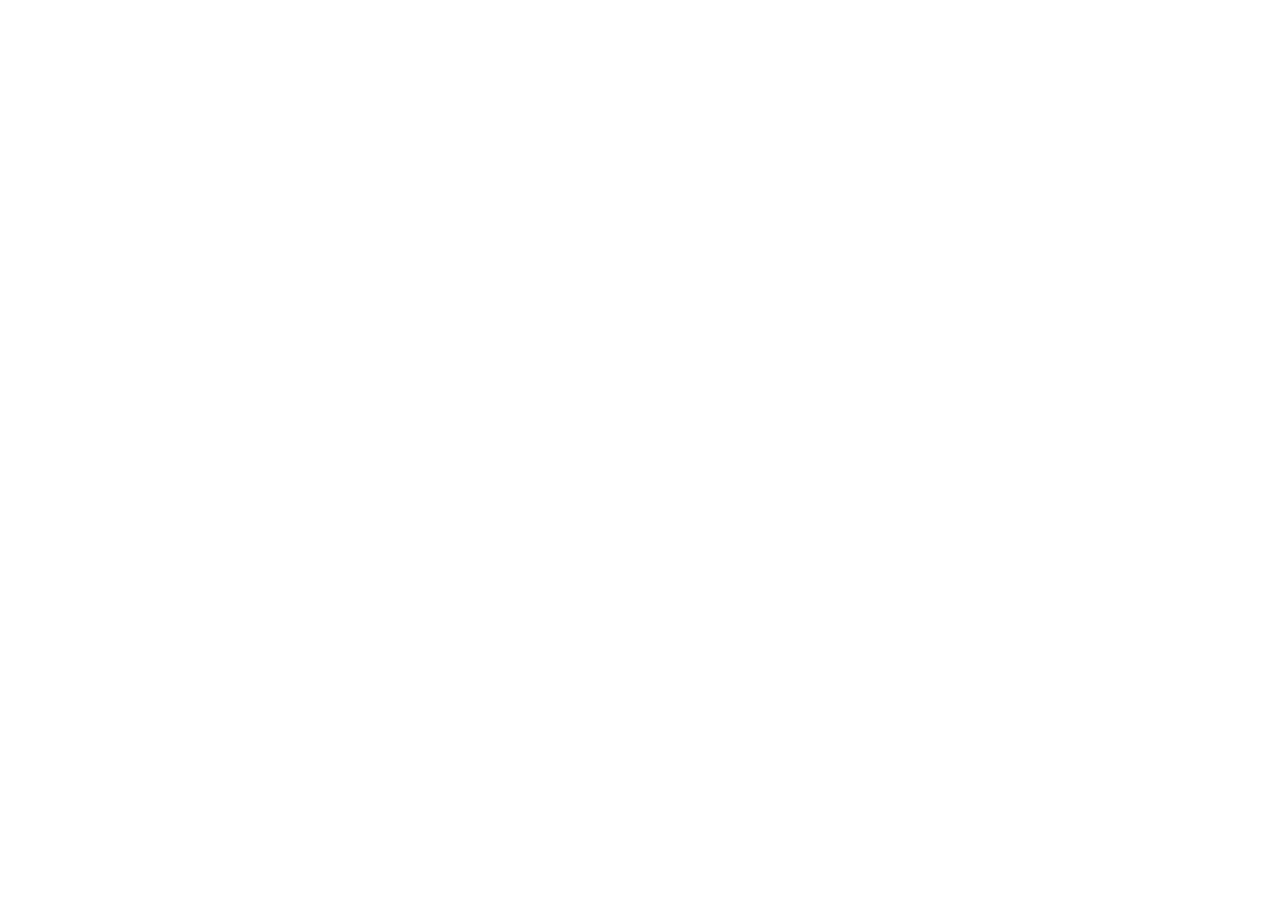
==== commit fc701ec8: "Add files via upload" ====
--- a/add-property.html
+++ b/add-property.html
@@ -3,289 +3,243 @@
 <head>
   <meta charset="UTF-8">
   <meta name="viewport" content="width=device-width, initial-scale=1.0">
+  <meta http-equiv="Content-Security-Policy" content="default-src 'self'; script-src 'self' https://www.gstatic.com https://cdnjs.cloudflare.com 'unsafe-inline'; style-src 'self' https://cdnjs.cloudflare.com 'unsafe-inline'; img-src * data:; connect-src https://*.firebaseio.com https://*.googleapis.com;">
   <title>إضافة عقار | سكني</title>
+  <link rel="stylesheet" href="https://cdnjs.cloudflare.com/ajax/libs/font-awesome/6.4.0/css/all.min.css">
   <link rel="stylesheet" href="style.css">
-  <link rel="stylesheet" href="https://cdnjs.cloudflare.com/ajax/libs/font-awesome/6.4.0/css/all.min.css">
+  <style>
+    .navbar { background: #fff; box-shadow: 0 1px 4px rgba(0,0,0,0.06); padding: 12px 0; position: sticky; top: 0; z-index: 50; }
+    .nav-container { display: flex; justify-content: space-between; align-items: center; max-width: 1200px; margin: 0 auto; padding: 0 20px; }
+    .logo { font-size: 22px; font-weight: 700; color: #0d6efd; text-decoration: none; }
+    .nav-links { display: flex; gap: 24px; align-items: center; }
+    .nav-links a { color: #333; text-decoration: none; font-size: 15px; font-weight: 500; }
+    .nav-links a:hover, .nav-links a.active { color: #0d6efd; }
+    .container { max-width: 1200px; margin: 0 auto; padding: 0 20px; }
+    .form-container { max-width: 700px; margin: 40px auto; background: #fff; padding: 32px; border-radius: 16px; box-shadow: 0 4px 20px rgba(0,0,0,0.08); }
+    .form-row { display: grid; grid-template-columns: 1fr 1fr; gap: 16px; }
+    @media (max-width: 600px) { .form-row { grid-template-columns: 1fr; } }
+    .form-group { margin-bottom: 18px; }
+    .form-group label { display: block; margin-bottom: 6px; font-weight: 500; font-size: 14px; }
+    .form-group input, .form-group select, .form-group textarea { width: 100%; padding: 12px 14px; border: 1.5px solid #e0e0e0; border-radius: 10px; font-size: 15px; font-family: inherit; }
+    .form-group input:focus, .form-group select:focus, .form-group textarea:focus { outline: none; border-color: #0d6efd; box-shadow: 0 0 0 4px rgba(13,110,253,0.08); }
+    .form-group textarea { min-height: 120px; resize: vertical; }
+    .amenities-grid { display: grid; grid-template-columns: repeat(auto-fill, minmax(140px, 1fr)); gap: 10px; }
+    .amenity-item { display: flex; align-items: center; gap: 8px; padding: 8px 12px; border: 1.5px solid #eee; border-radius: 8px; cursor: pointer; transition: 0.2s; }
+    .amenity-item:hover { border-color: #0d6efd; }
+    .amenity-item input { width: auto; }
+    .btn-submit { width: 100%; padding: 14px; background: #0d6efd; color: #fff; border: none; border-radius: 10px; font-size: 16px; font-weight: 600; cursor: pointer; }
+    .btn-submit:disabled { opacity: 0.6; cursor: not-allowed; }
+    .error-msg { color: #dc3545; font-size: 13px; margin-top: 6px; }
+    .success-msg { color: #198754; font-size: 14px; text-align: center; margin-top: 12px; }
+  </style>
 </head>
 <body>
-  <div class="toast-container" id="toastContainer"></div>
-
-  <header class="header">
-    <div class="header-container">
-      <a href="index.html" class="logo"><i class="fas fa-home"></i><span>سكني</span></a>
-      <nav>
-        <ul class="nav-links">
-          <li><a href="index.html">الرئيسية</a></li>
-          <li><a href="dashboard.html">لوحة التحكم</a></li>
-          <li><a href="add-property.html" class="active">إضافة عقار</a></li>
-        </ul>
-      </nav>
-      <div class="header-actions">
-        <button class="icon-btn theme-toggle" id="themeToggle"><i class="fas fa-moon"></i></button>
-        <div class="user-menu" id="userMenu">
-          <img src="" alt="User" class="user-avatar" id="userAvatar">
-          <div class="dropdown" id="userDropdown">
-            <a href="dashboard.html" class="dropdown-item"><i class="fas fa-user"></i> حسابي</a>
-            <div class="dropdown-divider"></div>
-            <button class="dropdown-item" onclick="logout()"><i class="fas fa-sign-out-alt"></i> تسجيل الخروج</button>
-          </div>
-        </div>
+  <nav class="navbar">
+    <div class="nav-container">
+      <a href="index.html" class="logo"><i class="fas fa-home"></i> سكني</a>
+      <div class="nav-links">
+        <a href="index.html">الرئيسية</a>
+        <a href="dashboard.html">لوحة التحكم</a>
+        <a href="#" onclick="logoutUser(); return false;">تسجيل الخروج</a>
       </div>
     </div>
-  </header>
-
-  <main class="property-detail">
-    <div class="breadcrumb">
-      <a href="index.html">الرئيسية</a>
-      <i class="fas fa-chevron-left" style="font-size: 0.75rem;"></i>
-      <span>إضافة عقار جديد</span>
+  </nav>
+
+  <div class="container">
+    <div class="form-container">
+      <h2 style="margin-bottom:8px;"><i class="fas fa-plus-circle"></i> إضافة عقار جديد</h2>
+      <p style="color:#666; font-size:14px; margin-bottom:24px;">املأ البيانات التالية بعناية</p>
+
+      <form id="addPropertyForm" onsubmit="return handleSubmit(event)">
+        <div class="form-group">
+          <label>عنوان العقار *</label>
+          <input type="text" id="title" required placeholder="مثال: شقة مفروشة في مدينة نصر">
+        </div>
+
+        <div class="form-row">
+          <div class="form-group">
+            <label>نوع السكن *</label>
+            <select id="type" required>
+              <option value="shared_room">غرفة مشتركة</option>
+              <option value="private_room">غرفة خاصة</option>
+              <option value="studio">استوديو</option>
+              <option value="apartment">شقة</option>
+            </select>
+          </div>
+          <div class="form-group">
+            <label>المنطقة *</label>
+            <select id="area" required>
+              <option value="">اختر المنطقة</option>
+              <option value="مدينة نصر">مدينة نصر</option>
+              <option value="المعادي">المعادي</option>
+              <option value="الحي العاشر">الحي العاشر</option>
+              <option value="مصر الجديدة">مصر الجديدة</option>
+              <option value="الدقي">الدقي</option>
+              <option value="المهندسين">المهندسين</option>
+              <option value="القاهرة الجديدة">القاهرة الجديدة</option>
+              <option value="6 أكتوبر">6 أكتوبر</option>
+              <option value="الشيخ زايد">الشيخ زايد</option>
+              <option value="المقطم">المقطم</option>
+              <option value="العباسية">العباسية</option>
+              <option value="الإسكندرية - سموحة">الإسكندرية - سموحة</option>
+              <option value="الإسكندرية - العجمي">الإسكندرية - العجمي</option>
+              <option value="طنطا">طنطا</option>
+              <option value="المنصورة">المنصورة</option>
+              <option value="أسيوط">أسيوط</option>
+              <option value="سوهاج">سوهاج</option>
+            </select>
+          </div>
+        </div>
+
+        <div class="form-row">
+          <div class="form-group">
+            <label>السعر (ج.م/شهر) *</label>
+            <input type="number" id="price" required min="100" placeholder="2500">
+          </div>
+          <div class="form-group">
+            <label>عدد الغرف</label>
+            <input type="number" id="rooms" min="1" value="1">
+          </div>
+        </div>
+
+        <div class="form-group">
+          <label>العنوان التفصيلي *</label>
+          <input type="text" id="address" required placeholder="شارع 9، مدينة نصر، بجوار الجامعة">
+        </div>
+
+        <div class="form-group">
+          <label>الوصف *</label>
+          <textarea id="description" required placeholder="اكتب وصف تفصيلي للعقار..."></textarea>
+        </div>
+
+        <div class="form-group">
+          <label>المرافق المتاحة</label>
+          <div class="amenities-grid">
+            <label class="amenity-item"><input type="checkbox" value="wifi"> <i class="fas fa-wifi"></i> واي فاي</label>
+            <label class="amenity-item"><input type="checkbox" value="ac"> <i class="fas fa-snowflake"></i> تكييف</label>
+            <label class="amenity-item"><input type="checkbox" value="fridge"> <i class="fas fa-box"></i> ثلاجة</label>
+            <label class="amenity-item"><input type="checkbox" value="washing"> <i class="fas fa-soap"></i> غسالة</label>
+            <label class="amenity-item"><input type="checkbox" value="tv"> <i class="fas fa-tv"></i> تلفزيون</label>
+            <label class="amenity-item"><input type="checkbox" value="kitchen"> <i class="fas fa-utensils"></i> مطبخ</label>
+            <label class="amenity-item"><input type="checkbox" value="parking"> <i class="fas fa-car"></i> جراج</label>
+            <label class="amenity-item"><input type="checkbox" value="security"> <i class="fas fa-shield-alt"></i> أمن</label>
+            <label class="amenity-item"><input type="checkbox" value="elevator"> <i class="fas fa-arrow-up"></i> مصعد</label>
+            <label class="amenity-item"><input type="checkbox" value="balcony"> <i class="fas fa-sun"></i> بلكونة</label>
+          </div>
+        </div>
+
+        <div class="form-row">
+          <div class="form-group">
+            <label>متاح من *</label>
+            <input type="date" id="availableFrom" required>
+          </div>
+          <div class="form-group">
+            <label>متاح حتى</label>
+            <input type="date" id="availableTo">
+          </div>
+        </div>
+
+        <button type="submit" class="btn-submit" id="submitBtn">إضافة العقار</button>
+        <div class="error-msg" id="formError" style="text-align:center; margin-top:12px;"></div>
+        <div class="success-msg" id="formSuccess"></div>
+      </form>
     </div>
-
-    <div style="max-width: 800px; margin: 0 auto;">
-      <div class="detail-section">
-        <h2><i class="fas fa-plus-circle"></i> إضافة عقار جديد</h2>
-        <p style="color: var(--gray-500); margin-bottom: 1.5rem;">أدخل تفاصيل العقار وسيتم نشره فوراً للطلاب</p>
-
-        <form id="addPropertyForm" onsubmit="submitProperty(event)">
-          <div class="form-row">
-            <div class="form-group">
-              <label>عنوان العقار *</label>
-              <input type="text" class="form-input" id="propTitle" required placeholder="مثال: غرفة مفروشة للطلاب">
-            </div>
-            <div class="form-group">
-              <label>نوع السكن *</label>
-              <select class="form-select" id="propType" required>
-                <option value="shared_room">غرفة مشتركة</option>
-                <option value="private_room">غرفة خاصة</option>
-                <option value="studio">استوديو</option>
-                <option value="apartment">شقة</option>
-              </select>
-            </div>
-          </div>
-
-          <div class="form-row">
-            <div class="form-group">
-              <label>الموقع / المنطقة *</label>
-              <select class="form-select" id="propLocation" required>
-                <option value="مدينة نصر">مدينة نصر</option>
-                <option value="المعادي">المعادي</option>
-                <option value="الحي العاشر">الحي العاشر</option>
-                <option value="مصر الجديدة">مصر الجديدة</option>
-                <option value="الدقي">الدقي</option>
-                <option value="المهندسين">المهندسين</option>
-                <option value="القاهرة الجديدة">القاهرة الجديدة</option>
-                <option value="6 أكتوبر">6 أكتوبر</option>
-                <option value="الشيخ زايد">الشيخ زايد</option>
-                <option value="المقطم">المقطم</option>
-                <option value="الإسكندرية - سموحة">الإسكندرية - سموحة</option>
-                <option value="الإسكندرية - العجمي">الإسكندرية - العجمي</option>
-                <option value="طنطا">طنطا</option>
-                <option value="المنصورة">المنصورة</option>
-                <option value="الزقازيق">الزقازيق</option>
-                <option value="بنها">بنها</option>
-                <option value="أسيوط">أسيوط</option>
-                <option value="سوهاج">سوهاج</option>
-              </select>
-            </div>
-            <div class="form-group">
-              <label>العنوان التفصيلي *</label>
-              <input type="text" class="form-input" id="propAddress" required placeholder="شارع، عمارة، شقة">
-            </div>
-          </div>
-
-          <div class="form-row">
-            <div class="form-group">
-              <label>السعر الشهري (ج.م) *</label>
-              <input type="number" class="form-input" id="propPrice" required min="500" placeholder="2500">
-            </div>
-            <div class="form-group">
-              <label>عدد الغرف</label>
-              <input type="number" class="form-input" id="propRooms" min="1" value="1">
-            </div>
-          </div>
-
-          <div class="form-row">
-            <div class="form-group">
-              <label>عدد الطلاب في الغرفة</label>
-              <input type="number" class="form-input" id="propStudents" min="1" value="1">
-            </div>
-            <div class="form-group">
-              <label>تاريخ التوفر</label>
-              <input type="date" class="form-input" id="propAvailable">
-            </div>
-          </div>
-
-          <div class="form-group">
-            <label>وصف العقار *</label>
-            <textarea class="form-input" id="propDescription" rows="4" required placeholder="اكتب وصفاً تفصيلياً للعقار..."></textarea>
-          </div>
-
-          <div class="form-group">
-            <label>رابط الصورة الرئيسية *</label>
-            <input type="url" class="form-input" id="propImage" required placeholder="https://example.com/image.jpg">
-          </div>
-
-          <div class="form-group">
-            <label>الخدمات المتاحة</label>
-            <div class="checkbox-group" style="display: grid; grid-template-columns: repeat(auto-fill, minmax(150px, 1fr)); gap: 0.5rem;">
-              <label class="checkbox-item"><input type="checkbox" id="am_wifi" value="wifi"><span>واي فاي</span></label>
-              <label class="checkbox-item"><input type="checkbox" id="am_ac" value="ac"><span>تكييف</span></label>
-              <label class="checkbox-item"><input type="checkbox" id="am_fridge" value="fridge"><span>ثلاجة</span></label>
-              <label class="checkbox-item"><input type="checkbox" id="am_washing" value="washing"><span>غسالة</span></label>
-              <label class="checkbox-item"><input type="checkbox" id="am_tv" value="tv"><span>تلفزيون</span></label>
-              <label class="checkbox-item"><input type="checkbox" id="am_kitchen" value="kitchen"><span>مطبخ</span></label>
-              <label class="checkbox-item"><input type="checkbox" id="am_parking" value="parking"><span>جراج</span></label>
-              <label class="checkbox-item"><input type="checkbox" id="am_security" value="security"><span>أمن</span></label>
-              <label class="checkbox-item"><input type="checkbox" id="am_elevator" value="elevator"><span>مصعد</span></label>
-              <label class="checkbox-item"><input type="checkbox" id="am_balcony" value="balcony"><span>بلكونة</span></label>
-            </div>
-          </div>
-
-          <div class="form-row">
-            <div class="form-check" style="margin-bottom: 1rem;">
-              <input type="checkbox" id="propFurnished">
-              <label for="propFurnished">مفروش</label>
-            </div>
-            <div class="form-check" style="margin-bottom: 1rem;">
-              <input type="checkbox" id="propInternet">
-              <label for="propInternet">إنترنت</label>
-            </div>
-          </div>
-
-          <button type="submit" class="btn btn-primary btn-lg" style="width: 100%;">
-            <i class="fas fa-plus"></i> نشر العقار
-          </button>
-        </form>
-      </div>
-    </div>
-  </main>
-
-  <footer class="footer">
-    <div class="footer-container">
-      <div class="footer-section"><h3>عن سكني</h3><p>منصة سكني هي أكبر منصة للبحث عن السكن الطلابي في مصر.</p></div>
-    </div>
-    <div class="footer-bottom"><p>© 2026 سكني. جميع الحقوق محفوظة.</p></div>
-  </footer>
-
+  </div>
+
+  <script src="https://www.gstatic.com/firebasejs/9.22.0/firebase-app-compat.js"></script>
+  <script src="https://www.gstatic.com/firebasejs/9.22.0/firebase-auth-compat.js"></script>
+  <script src="https://www.gstatic.com/firebasejs/9.22.0/firebase-database-compat.js"></script>
+  <script src="firebase-config.js"></script>
+  <script src="utils.js"></script>
+  <script src="auth.js"></script>
   <script src="db.js"></script>
   <script>
-    let currentUser = null;
-
-    document.addEventListener('DOMContentLoaded', async () => {
-      await seedDatabase();
-      currentUser = getCurrentUser();
-      if (!currentUser || currentUser.role !== 'owner') {
-        window.location.href = currentUser ? 'index.html' : 'auth.html';
+    var AMENITIES_MAP = {
+      wifi: { id: 'wifi', name: 'واي فاي', icon: 'fa-wifi' },
+      ac: { id: 'ac', name: 'تكييف', icon: 'fa-snowflake' },
+      fridge: { id: 'fridge', name: 'ثلاجة', icon: 'fa-box' },
+      washing: { id: 'washing', name: 'غسالة', icon: 'fa-soap' },
+      tv: { id: 'tv', name: 'تلفزيون', icon: 'fa-tv' },
+      kitchen: { id: 'kitchen', name: 'مطبخ', icon: 'fa-utensils' },
+      parking: { id: 'parking', name: 'جراج', icon: 'fa-car' },
+      security: { id: 'security', name: 'أمن', icon: 'fa-shield-alt' },
+      elevator: { id: 'elevator', name: 'مصعد', icon: 'fa-arrow-up' },
+      balcony: { id: 'balcony', name: 'بلكونة', icon: 'fa-sun' }
+    };
+
+    auth.onAuthStateChanged(async function(user) {
+      if (!user) {
+        window.location.href = 'auth.html?redirect=' + encodeURIComponent(window.location.pathname);
         return;
       }
-      document.getElementById('userAvatar').src = currentUser.avatar;
-      document.getElementById('propAvailable').value = new Date().toISOString().split('T')[0];
-      setupTheme();
+      var snapshot = await db.ref('users/' + user.uid + '/role').get();
+      var role = snapshot.val();
+      if (role !== 'owner' && role !== 'admin') {
+        window.location.href = 'index.html';
+        return;
+      }
     });
 
-    document.getElementById('userAvatar')?.addEventListener('click', (e) => {
-      e.stopPropagation();
-      document.getElementById('userDropdown').classList.toggle('show');
-    });
-    document.addEventListener('click', () => document.getElementById('userDropdown')?.classList.remove('show'));
-
-    async function submitProperty(e) {
+    async function handleSubmit(e) {
       e.preventDefault();
-
-      const typeMap = {
-        'shared_room': 'غرفة مشتركة',
-        'private_room': 'غرفة خاصة',
-        'studio': 'استوديو',
-        'apartment': 'شقة'
-      };
-
-      const amenitiesList = [
-        {id: 'wifi', name: 'واي فاي', icon: 'fa-wifi'},
-        {id: 'ac', name: 'تكييف', icon: 'fa-snowflake'},
-        {id: 'fridge', name: 'ثلاجة', icon: 'fa-box'},
-        {id: 'washing', name: 'غسالة', icon: 'fa-soap'},
-        {id: 'tv', name: 'تلفزيون', icon: 'fa-tv'},
-        {id: 'kitchen', name: 'مطبخ', icon: 'fa-utensils'},
-        {id: 'parking', name: 'جراج', icon: 'fa-car'},
-        {id: 'security', name: 'أمن', icon: 'fa-shield-alt'},
-        {id: 'elevator', name: 'مصعد', icon: 'fa-arrow-up'},
-        {id: 'balcony', name: 'بلكونة', icon: 'fa-sun'}
-      ];
-
-      const selectedAmenities = [];
-      amenitiesList.forEach(a => {
-        if (document.getElementById('am_' + a.id)?.checked) selectedAmenities.push(a);
-      });
-
-      const propId = 'prop_' + Date.now();
-      const property = {
-        id: propId,
-        title: document.getElementById('propTitle').value,
-        type: document.getElementById('propType').value,
-        typeName: typeMap[document.getElementById('propType').value],
-        price: parseInt(document.getElementById('propPrice').value),
-        location: document.getElementById('propLocation').value,
-        area: document.getElementById('propLocation').value,
-        address: document.getElementById('propAddress').value,
-        rooms: parseInt(document.getElementById('propRooms').value) || 1,
-        studentsPerRoom: parseInt(document.getElementById('propStudents').value) || 1,
-        internet: document.getElementById('propInternet').checked,
-        furnished: document.getElementById('propFurnished').checked,
-        ac: document.getElementById('am_ac')?.checked || false,
-        images: [document.getElementById('propImage').value],
-        ownerId: currentUser.id,
-        ownerName: currentUser.name,
-        ownerPhone: currentUser.phone,
-        ownerAvatar: currentUser.avatar,
-        rating: 0,
-        reviewsCount: 0,
-        description: document.getElementById('propDescription').value,
-        amenities: selectedAmenities,
-        availableFrom: document.getElementById('propAvailable').value,
-        availableTo: new Date(Date.now() + 31536000000).toISOString().split('T')[0],
-        status: 'active',
-        createdAt: new Date().toISOString(),
-        views: 0,
-        coordinates: {lat: 30.0 + Math.random() * 2, lng: 31.0 + Math.random() * 2}
-      };
-
-      await add('properties', property);
-      showToast('تم نشر العقار بنجاح! 🎉', 'success');
-      setTimeout(() => window.location.href = 'property.html?id=' + propId, 1500);
-    }
-
-    function setupTheme() {
-      const saved = localStorage.getItem('theme');
-      const toggleBtn = document.getElementById('themeToggle');
-      if (saved === 'dark') {
-        document.documentElement.setAttribute('data-theme', 'dark');
-        if (toggleBtn) toggleBtn.innerHTML = '<i class="fas fa-sun"></i>';
+      document.getElementById('formError').textContent = '';
+      document.getElementById('formSuccess').textContent = '';
+      setLoading('submitBtn', true);
+
+      try {
+        var user = auth.currentUser;
+        if (!user) throw new Error('مش مسجل دخول');
+
+        var userSnap = await db.ref('users/' + user.uid).get();
+        var userData = userSnap.val() || {};
+
+        var type = document.getElementById('type').value;
+        var typeNames = { shared_room: 'غرفة مشتركة', private_room: 'غرفة خاصة', studio: 'استوديو', apartment: 'شقة' };
+
+        var checkedAmenities = Array.from(document.querySelectorAll('.amenities-grid input:checked'))
+          .map(function(cb) { return AMENITIES_MAP[cb.value]; })
+          .filter(function(a) { return !!a; });
+
+        var property = {
+          id: 'prop_' + Date.now() + '_' + Math.random().toString(36).substr(2, 5),
+          title: document.getElementById('title').value.trim(),
+          type: type,
+          typeName: typeNames[type],
+          price: parseInt(document.getElementById('price').value),
+          location: document.getElementById('area').value,
+          area: document.getElementById('area').value,
+          address: document.getElementById('address').value.trim(),
+          rooms: parseInt(document.getElementById('rooms').value) || 1,
+          studentsPerRoom: type === 'shared_room' ? 2 : 1,
+          internet: checkedAmenities.some(function(a) { return a.id === 'wifi'; }),
+          furnished: true,
+          ac: checkedAmenities.some(function(a) { return a.id === 'ac'; }),
+          images: ['https://picsum.photos/seed/newprop' + Date.now() + '/800/600'],
+          ownerId: user.uid,
+          ownerName: userData.name || 'مالك',
+          ownerPhone: userData.phone || '',
+          ownerAvatar: userData.avatar || '',
+          rating: 0,
+          reviewsCount: 0,
+          description: document.getElementById('description').value.trim(),
+          amenities: checkedAmenities,
+          availableFrom: document.getElementById('availableFrom').value,
+          availableTo: document.getElementById('availableTo').value || '',
+          status: 'pending',
+          createdAt: new Date().toISOString(),
+          views: 0,
+          coordinates: { lat: 30 + Math.random() * 2, lng: 31 + Math.random() * 2 }
+        };
+
+        await add('properties', property);
+        document.getElementById('formSuccess').textContent = 'تم إضافة العقار بنجاح! بانتظار موافقة الإدارة.';
+        document.getElementById('addPropertyForm').reset();
+      } catch (err) {
+        document.getElementById('formError').textContent = err.message || 'فشل إضافة العقار';
+      } finally {
+        setLoading('submitBtn', false);
       }
-      if (toggleBtn) {
-        toggleBtn.addEventListener('click', function() {
-          const isDark = document.documentElement.getAttribute('data-theme') === 'dark';
-          if (isDark) {
-            document.documentElement.removeAttribute('data-theme');
-            localStorage.setItem('theme', 'light');
-            toggleBtn.innerHTML = '<i class="fas fa-moon"></i>';
-          } else {
-            document.documentElement.setAttribute('data-theme', 'dark');
-            localStorage.setItem('theme', 'dark');
-            toggleBtn.innerHTML = '<i class="fas fa-sun"></i>';
-          }
-        });
-      }
-    }
-
-    function showToast(message, type = 'success') {
-      const container = document.getElementById('toastContainer');
-      const toast = document.createElement('div');
-      toast.className = `toast ${type}`;
-      const icons = { success: 'fa-check-circle', error: 'fa-times-circle', warning: 'fa-exclamation-circle' };
-      toast.innerHTML = `<i class="fas ${icons[type]}"></i><span>${message}</span>`;
-      container.appendChild(toast);
-      setTimeout(() => { toast.style.opacity = '0'; toast.style.transform = 'translateX(-20px)'; setTimeout(() => toast.remove(), 300); }, 3000);
     }
   </script>
 </body>
-</html>
+</html>
